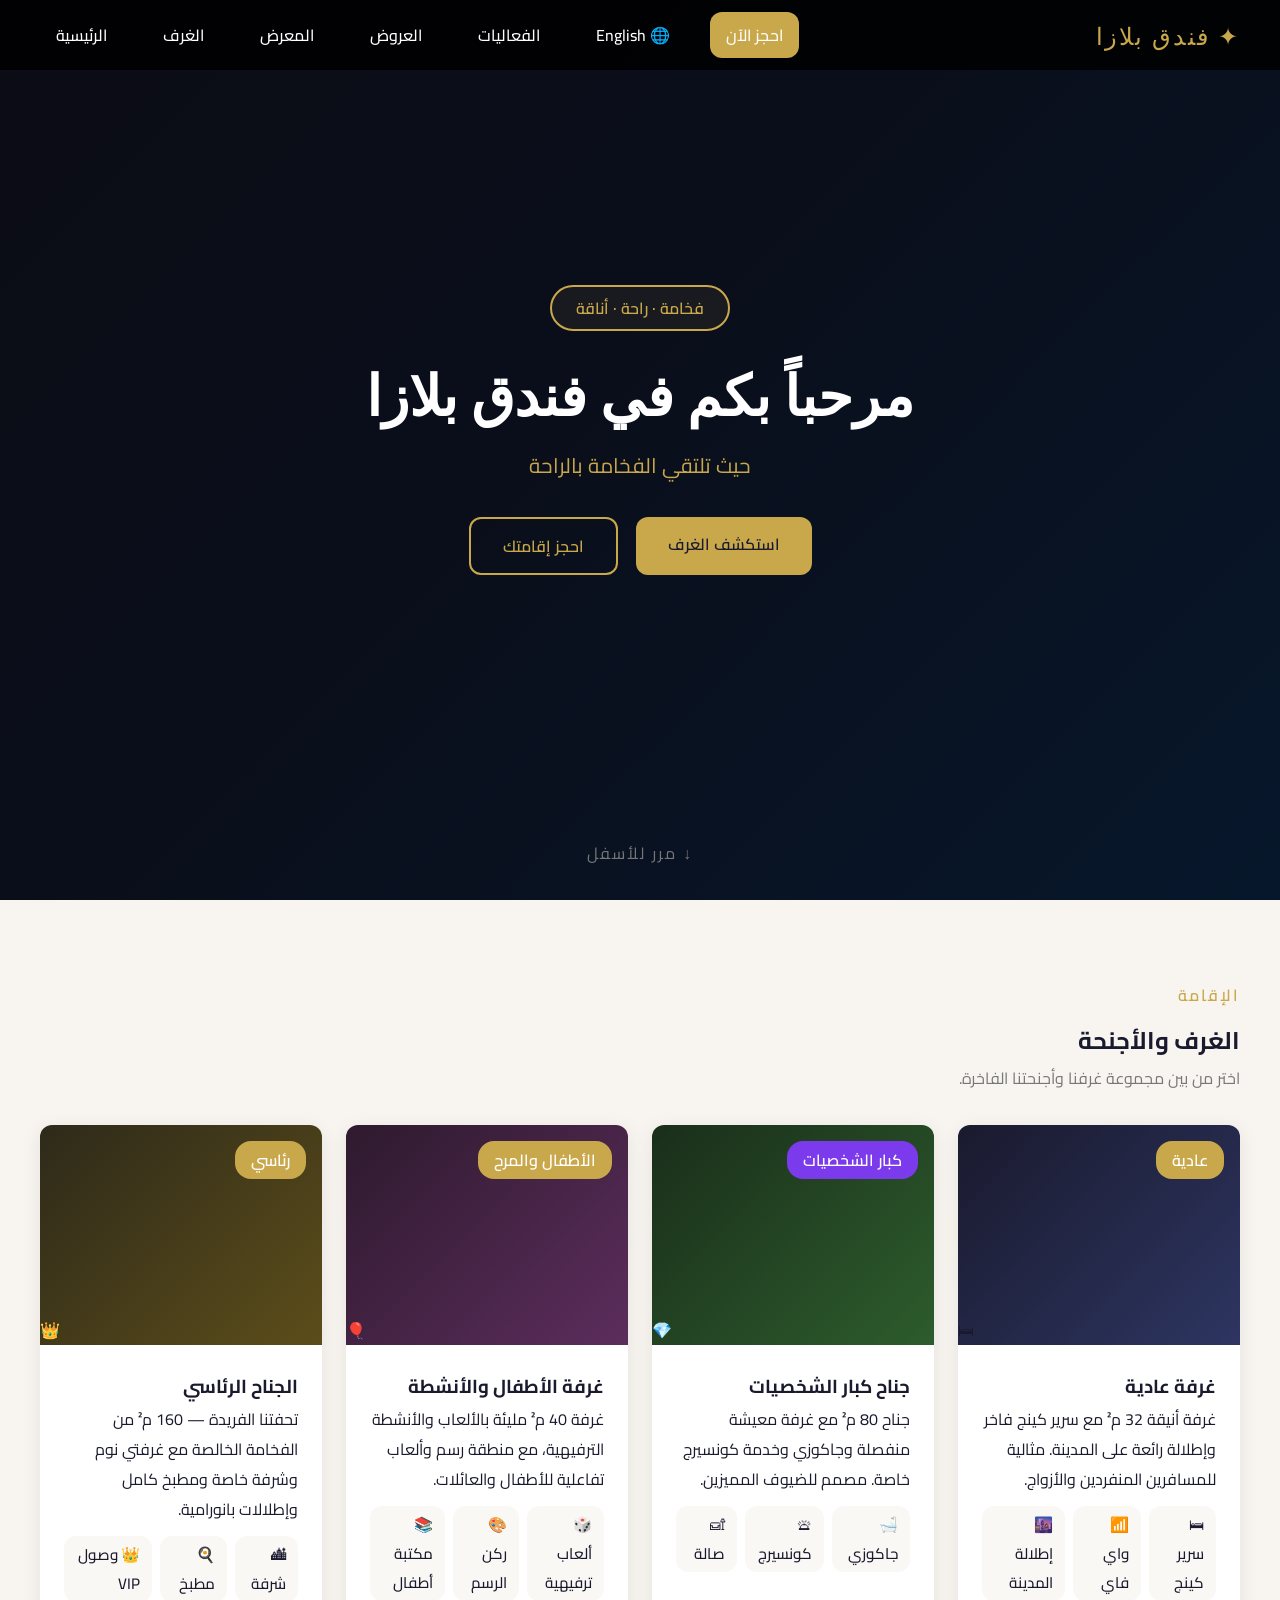
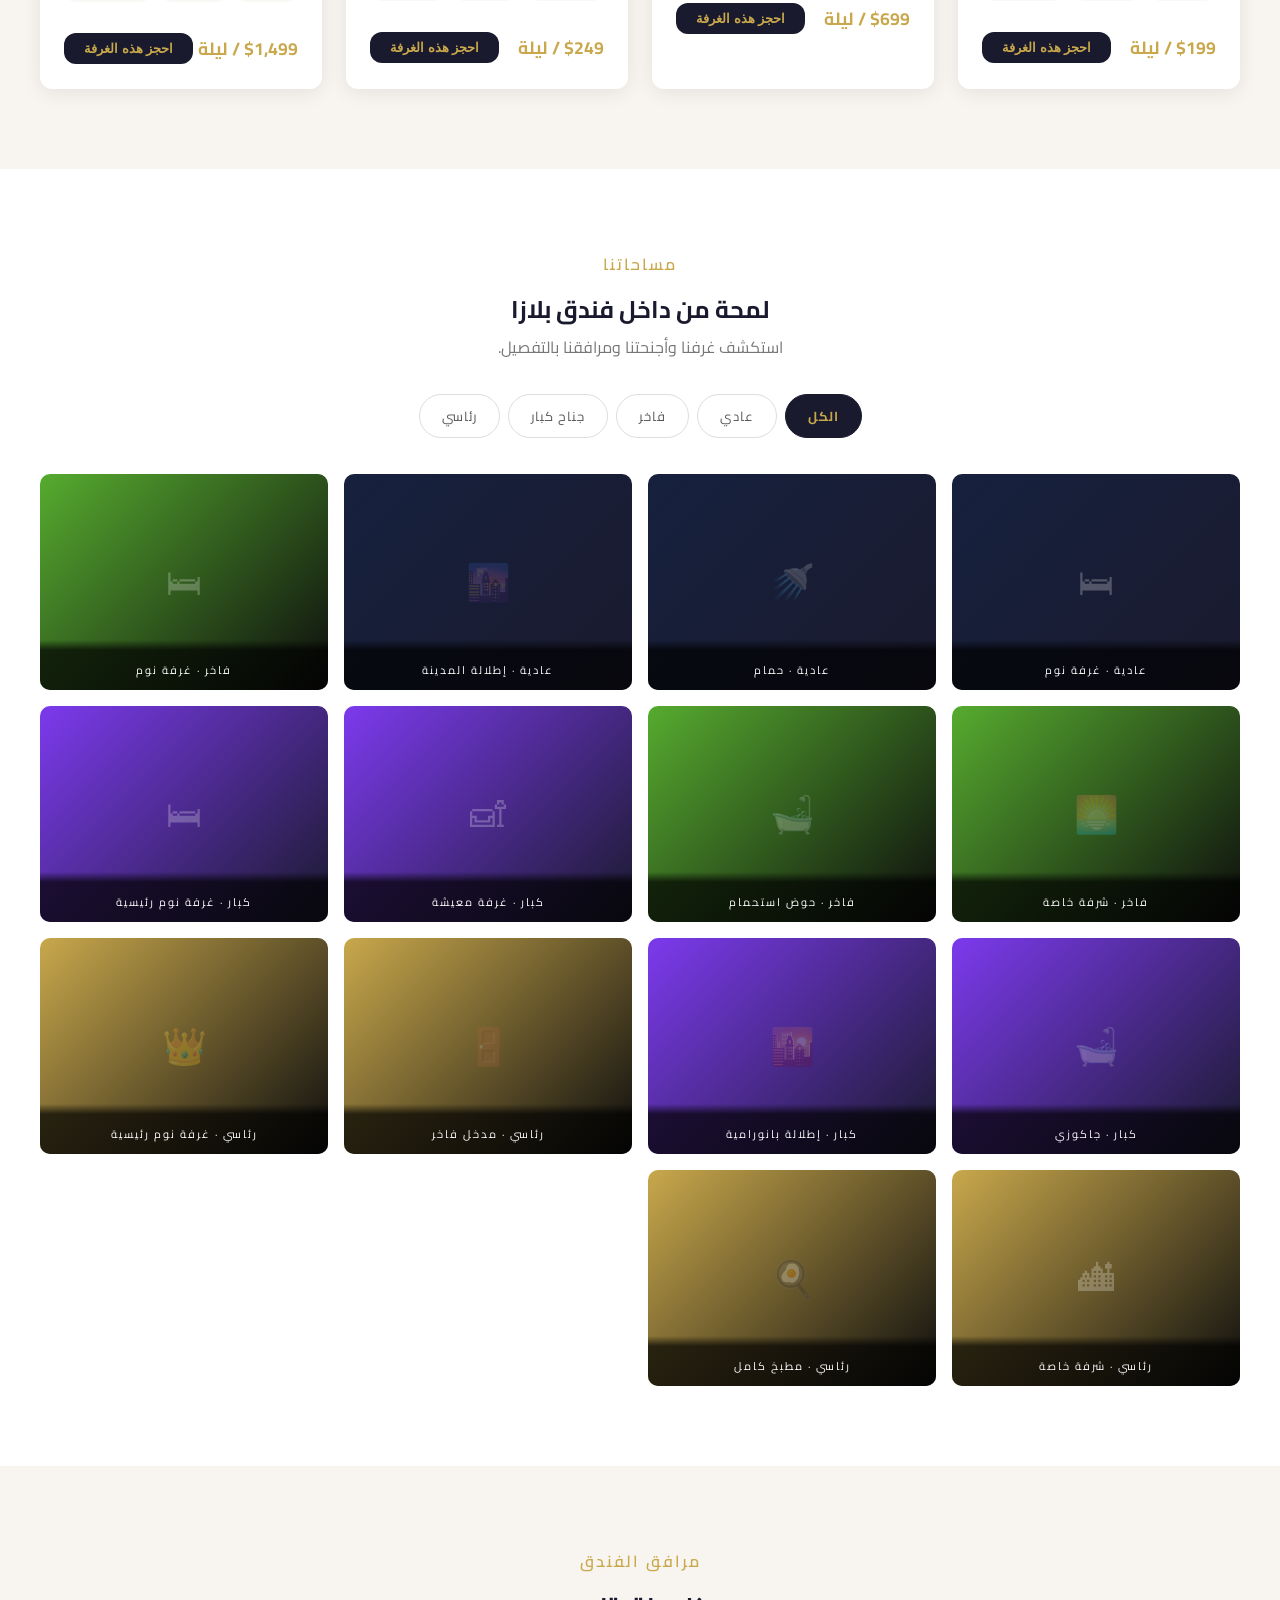
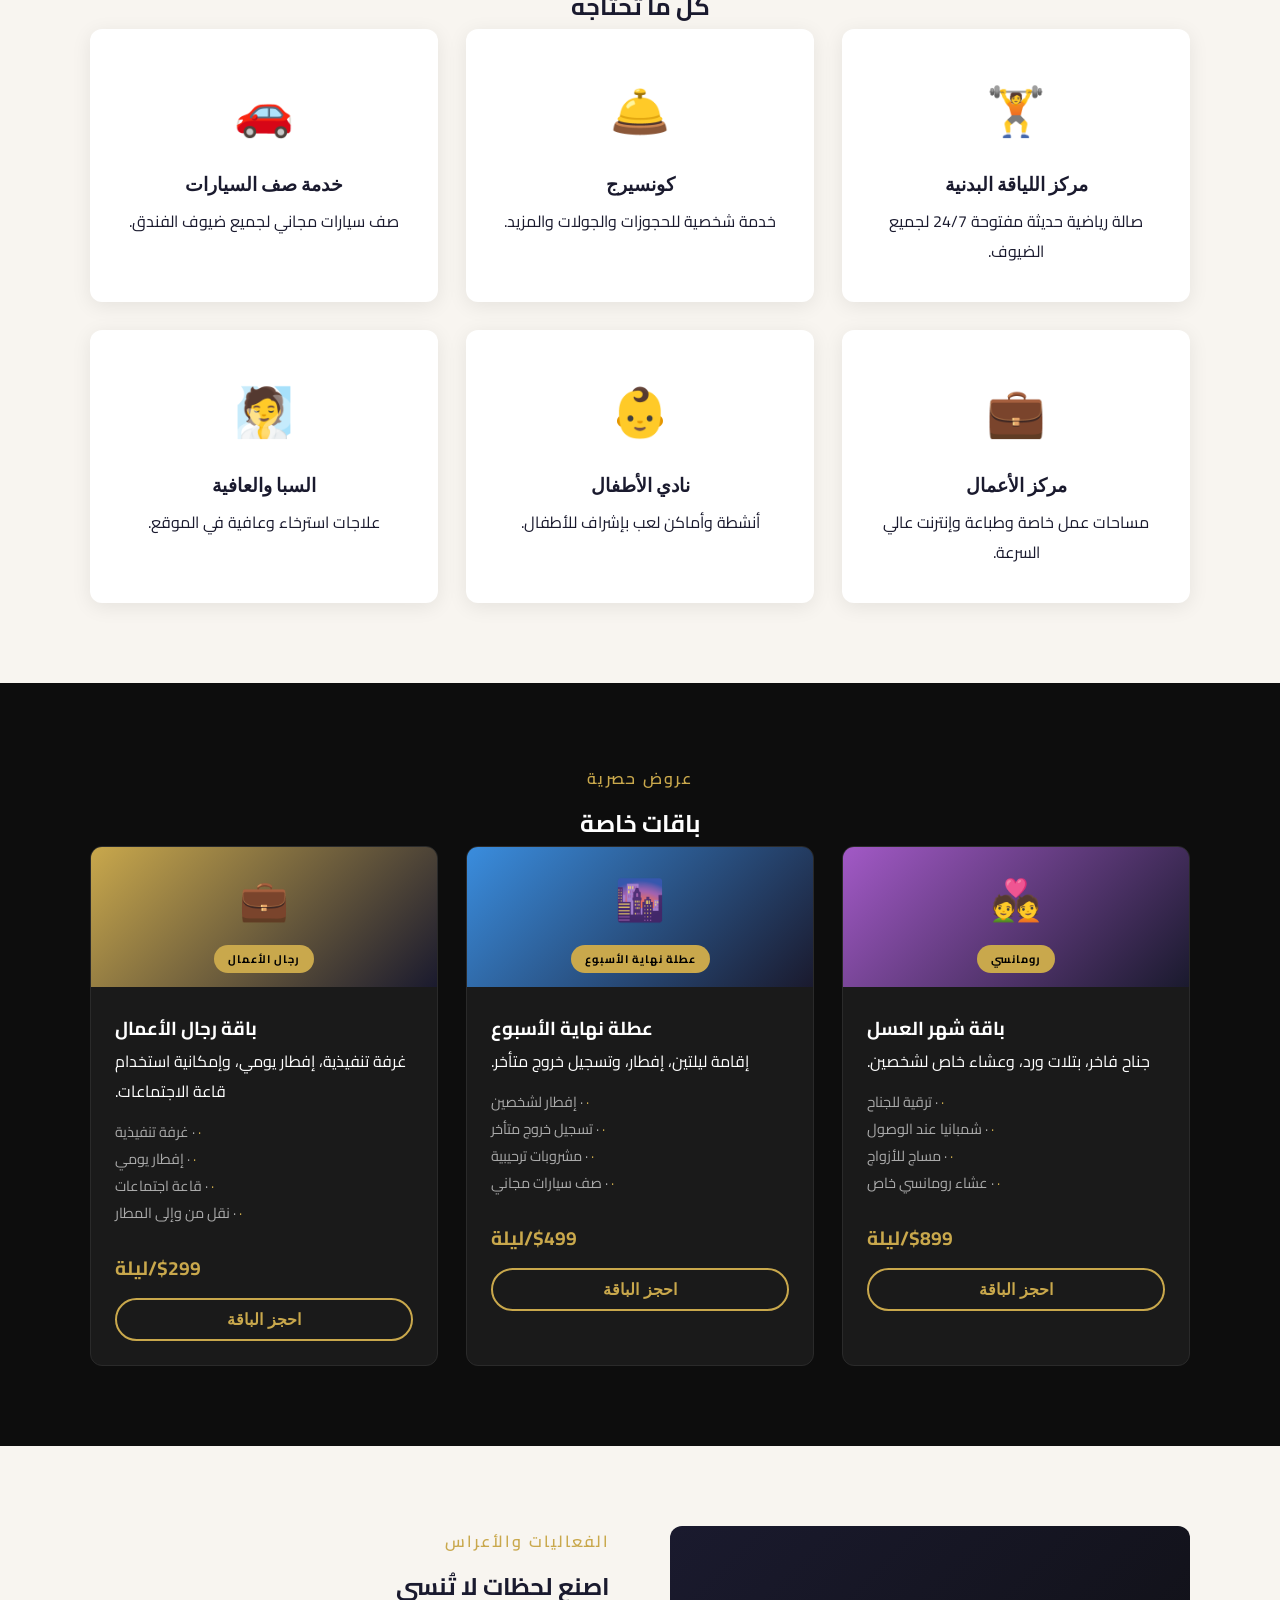
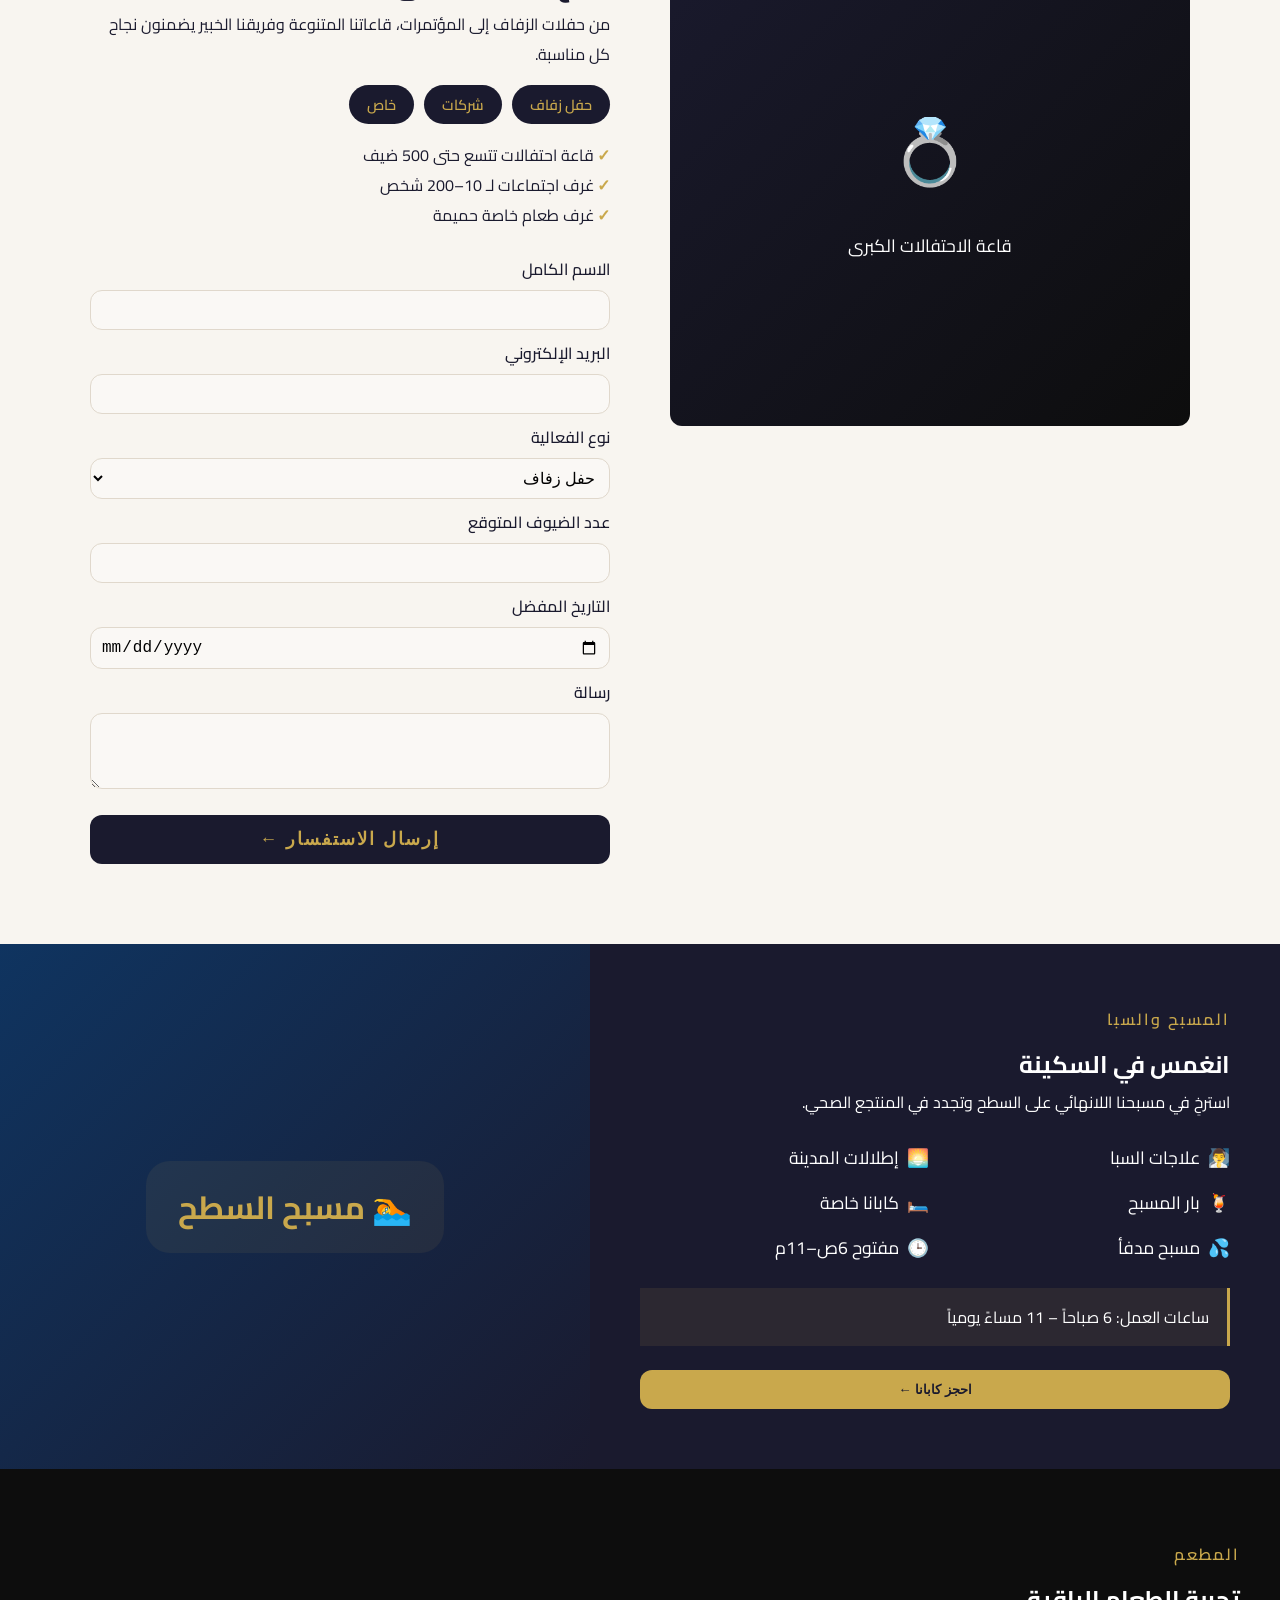
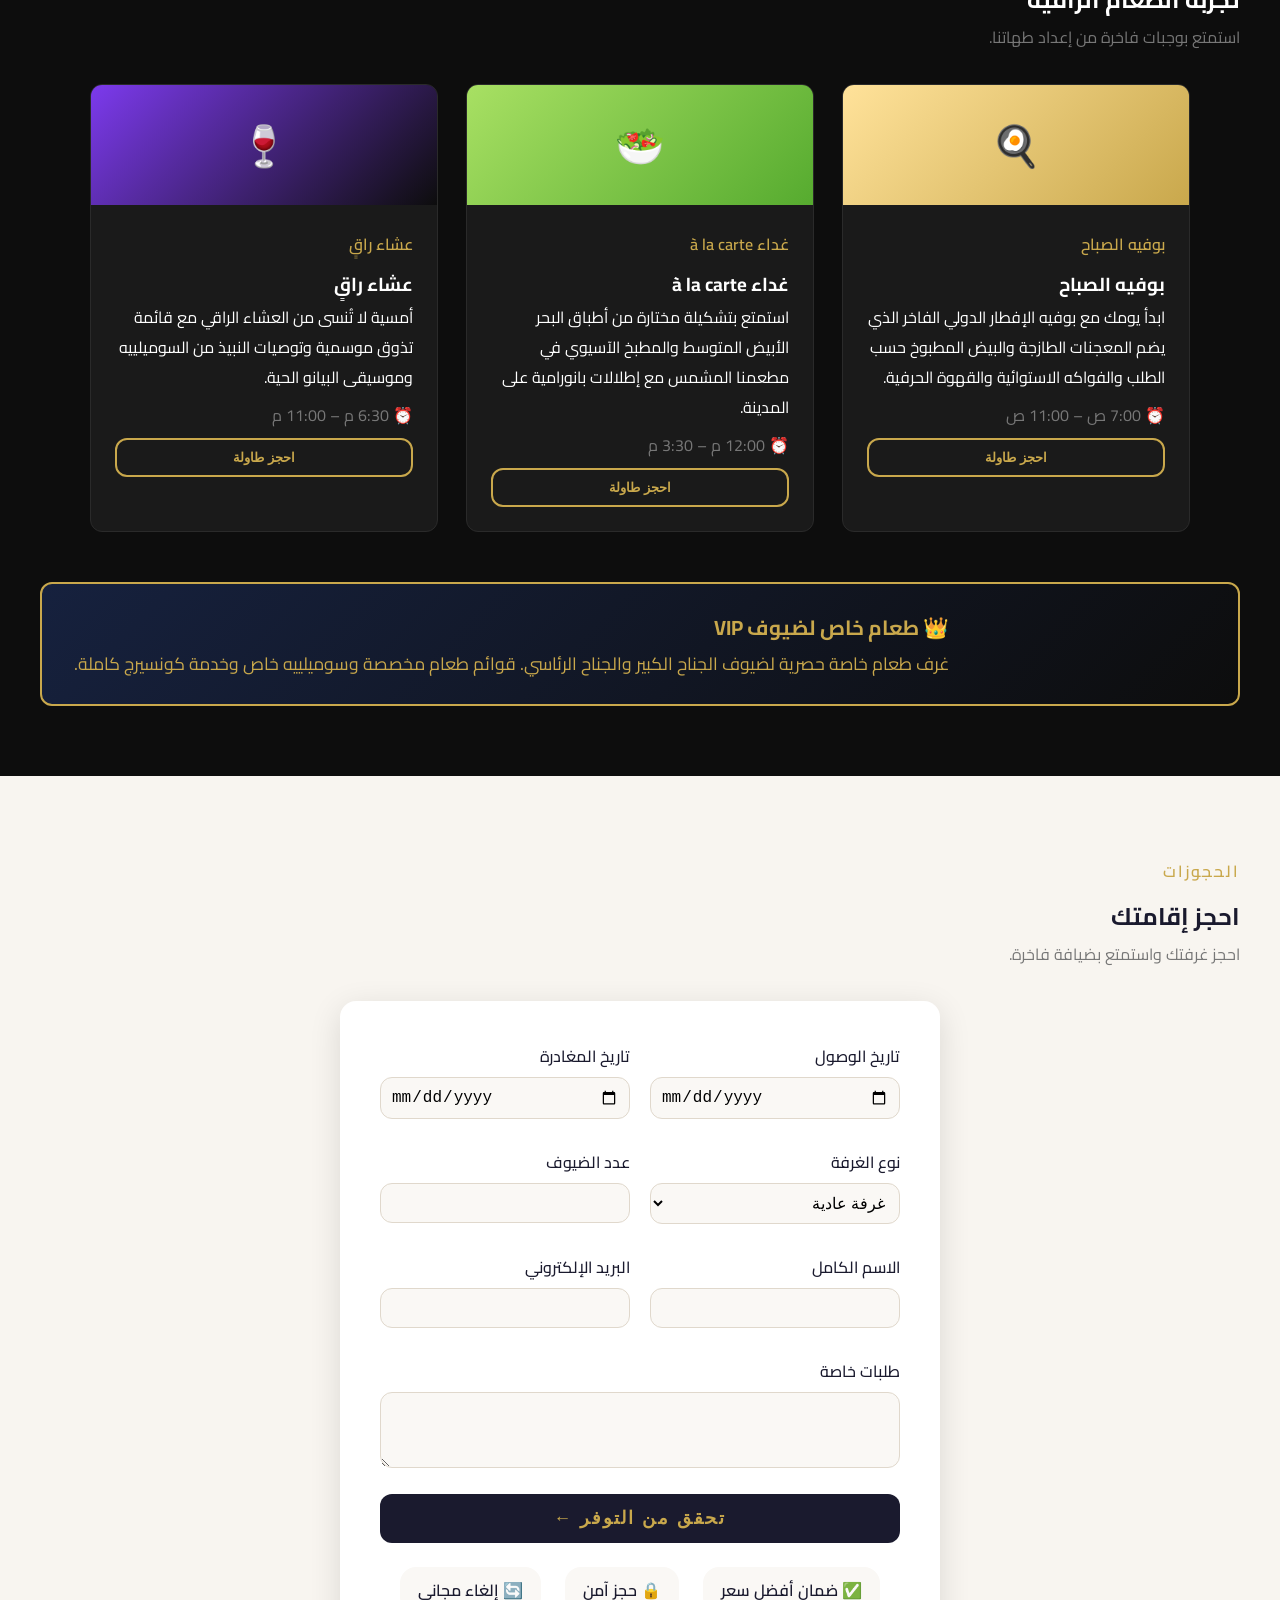
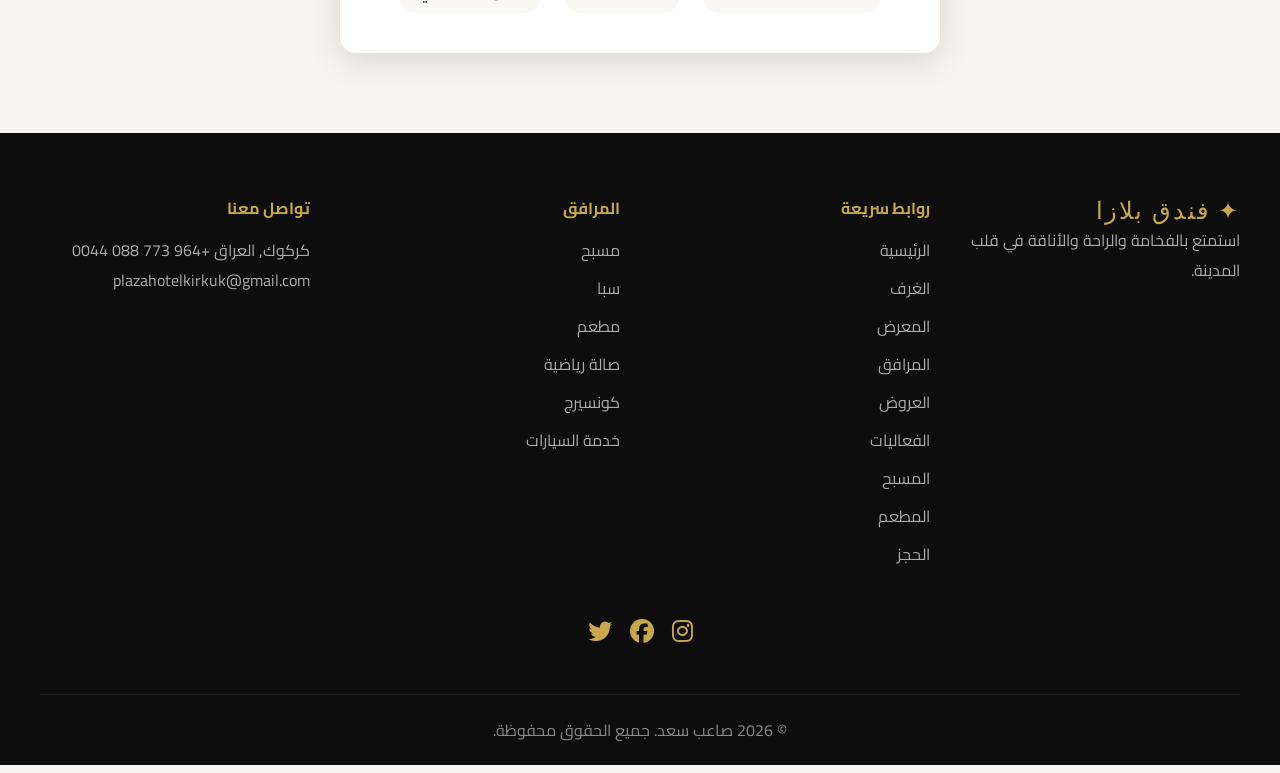
==== ar/index.html @ 2326cc43 "Add files via upload" ====
<!DOCTYPE html>
<html lang="ar" dir="rtl">
<head>
  <meta charset="UTF-8">
  <meta name="viewport" content="width=device-width, initial-scale=1.0">
  <title>فندق بلازا — إقامة فاخرة</title>
  <link href="https://fonts.googleapis.com/css2?family=Cairo:wght@400;600;700&display=swap" rel="stylesheet">
  <link href="https://fonts.googleapis.com/css?family=Playfair+Display:400,700|Inter:400,600&display=swap" rel="stylesheet">
  <link rel="stylesheet" href="https://cdnjs.cloudflare.com/ajax/libs/font-awesome/6.4.0/css/all.min.css">
  <link rel="stylesheet" href="../css/style.css">
  <style>
    body { font-family: 'Cairo', sans-serif; }
    .pool-section { flex-direction: row-reverse; }
    .hours-box { border-left: none; border-right: 3px solid var(--color-gold); }
    .lb-prev { left: auto; right: 0; }
    .lb-next { right: auto; left: 0; }
    .vip-banner { flex-direction: row-reverse; }
    .nav-links { flex-direction: row-reverse; }
  </style>
</head>
<body>
  <nav class="navbar" id="navbar">
    <div class="logo">✦ فندق بلازا</div>
    <ul class="nav-links">
      <li><a href="#home">الرئيسية</a></li>
      <li><a href="#rooms">الغرف</a></li>
      <li><a href="#gallery">المعرض</a></li>
      <li><a href="#offers">العروض</a></li>
      <li><a href="#events">الفعاليات</a></li>
      <li><a href="../index.html" class="lang-btn">🌐 English</a></li>
      <li><a href="#booking" class="nav-btn">احجز الآن</a></li>
    </ul>
    <button class="hamburger" aria-label="Toggle menu">
      <span></span><span></span><span></span>
    </button>
  </nav>
  <section id="home" class="hero">
    <div class="hero-overlay">
      <div class="hero-badge">فخامة · راحة · أناقة</div>
      <h1>مرحباً بكم في فندق بلازا</h1>
      <p class="hero-sub">حيث تلتقي الفخامة بالراحة</p>
      <div class="hero-btns">
        <a href="#rooms" class="btn-primary">استكشف الغرف</a>
        <a href="#booking" class="btn-outline">احجز إقامتك</a>
      </div>
      <div class="scroll-hint">↓ مرر للأسفل</div>
    </div>
  </section>
  <section id="rooms" class="rooms-section">
    <div class="section-label">الإقامة</div>
    <h2>الغرف والأجنحة</h2>
    <p class="section-header">اختر من بين مجموعة غرفنا وأجنحتنا الفاخرة.</p>
    <div class="rooms-grid">
      <div class="room-card">
        <div class="room-img room-img-standard">
          <span class="room-emoji">🛏</span>
          <span class="badge gold">عادية</span>
        </div>
        <div class="room-body">
          <h3>غرفة عادية</h3>
          <p>غرفة أنيقة 32 م² مع سرير كينج فاخر وإطلالة رائعة على المدينة. مثالية للمسافرين المنفردين والأزواج.</p>
          <div class="amenities">
            <span class="amenity">🛏 سرير كينج</span>
            <span class="amenity">📶 واي فاي</span>
            <span class="amenity">🌆 إطلالة المدينة</span>
          </div>
          <div class="room-footer">
            <span class="price">$199 / ليلة</span>
            <button class="book-btn" data-room="Standard Room">احجز هذه الغرفة</button>
          </div>
        </div>
      </div>
      <div class="room-card">
        <div class="room-img room-img-vip">
          <span class="room-emoji">💎</span>
          <span class="badge vip">كبار الشخصيات</span>
        </div>
        <div class="room-body">
          <h3>جناح كبار الشخصيات</h3>
          <p>جناح 80 م² مع غرفة معيشة منفصلة وجاكوزي وخدمة كونسيرج خاصة. مصمم للضيوف المميزين.</p>
          <div class="amenities">
            <span class="amenity">🛁 جاكوزي</span>
            <span class="amenity">🛎 كونسيرج</span>
            <span class="amenity">🛋 صالة</span>
          </div>
          <div class="room-footer">
            <span class="price">$699 / ليلة</span>
            <button class="book-btn" data-room="VIP Suite">احجز هذه الغرفة</button>
          </div>
        </div>
      </div>
      <div class="room-card">
        <div class="room-img room-img-kids">
          <span class="room-emoji">🎈</span>
          <span class="badge gold">الأطفال والمرح</span>
        </div>
        <div class="room-body">
          <h3>غرفة الأطفال والأنشطة</h3>
          <p>غرفة 40 م² مليئة بالألعاب والأنشطة الترفيهية، مع منطقة رسم وألعاب تفاعلية للأطفال والعائلات.</p>
          <div class="amenities">
            <span class="amenity">🎲 ألعاب ترفيهية</span>
            <span class="amenity">🎨 ركن الرسم</span>
            <span class="amenity">📚 مكتبة أطفال</span>
          </div>
          <div class="room-footer">
            <span class="price">$249 / ليلة</span>
            <button class="book-btn" data-room="Kids Room">احجز هذه الغرفة</button>
          </div>
        </div>
      </div>
      <div class="room-card">
        <div class="room-img room-img-presidential">
          <span class="room-emoji">👑</span>
          <span class="badge gold">رئاسي</span>
        </div>
        <div class="room-body">
          <h3>الجناح الرئاسي</h3>
          <p>تحفتنا الفريدة — 160 م² من الفخامة الخالصة مع غرفتي نوم وشرفة خاصة ومطبخ كامل وإطلالات بانورامية.</p>
          <div class="amenities">
            <span class="amenity">🏙 شرفة</span>
            <span class="amenity">🍳 مطبخ</span>
            <span class="amenity">👑 وصول VIP</span>
          </div>
          <div class="room-footer">
            <span class="price">$1,499 / ليلة</span>
            <button class="book-btn" data-room="Presidential Suite">احجز هذه الغرفة</button>
          </div>
        </div>
      </div>
    </div>
  </section>
  <section id="gallery" class="gallery-section">
    <div class="section-label">مساحاتنا</div>
    <h2>لمحة من داخل فندق بلازا</h2>
    <p class="section-header">استكشف غرفنا وأجنحتنا ومرافقنا بالتفصيل.</p>
    <div class="tab-bar">
      <div class="tab active" data-filter="all">الكل</div>
      <div class="tab" data-filter="standard">عادي</div>
      <div class="tab" data-filter="deluxe">فاخر</div>
      <div class="tab" data-filter="vip">جناح كبار</div>
      <div class="tab" data-filter="presidential">رئاسي</div>
    </div>
    <div class="gallery-grid">
      <div class="gallery-cell standard-bg" data-room="standard" data-index="0" data-caption="غرفة نوم">
        <div class="cell-inner" style="background-image: url('https://source.unsplash.com/600x400/?hotel,bedroom,luxury'); background-size: cover; background-position: center;">
          <span>🛏</span>
          <div class="cell-label">عادية · غرفة نوم</div>
          <div class="cell-hover">
            <span>🔍</span>
            <div>غرفة نوم</div>
            <div class="room-badge">عادية</div>
          </div>
        </div>
      </div>
      <div class="gallery-cell standard-bg" data-room="standard" data-index="1" data-caption="حمام">
        <div class="cell-inner" style="background-image: url('https://source.unsplash.com/600x400/?hotel,bathroom,modern'); background-size: cover; background-position: center;">
          <span>🚿</span>
          <div class="cell-label">عادية · حمام</div>
          <div class="cell-hover">
            <span>🔍</span>
            <div>حمام</div>
            <div class="room-badge">عادية</div>
          </div>
        </div>
      </div>
      <div class="gallery-cell standard-bg" data-room="standard" data-index="2" data-caption="إطلالة المدينة">
        <div class="cell-inner" style="background-image: url('https://source.unsplash.com/600x400/?city,view,window,night'); background-size: cover; background-position: center;">
          <span>🌆</span>
          <div class="cell-label">عادية · إطلالة المدينة</div>
          <div class="cell-hover">
            <span>🔍</span>
            <div>إطلالة المدينة</div>
            <div class="room-badge">عادية</div>
          </div>
        </div>
      </div>
      <div class="gallery-cell deluxe-bg" data-room="deluxe" data-index="3" data-caption="غرفة نوم">
        <div class="cell-inner" style="background-image: url('https://source.unsplash.com/600x400/?deluxe,hotel,bedroom'); background-size: cover; background-position: center;">
          <span>🛏</span>
          <div class="cell-label">فاخر · غرفة نوم</div>
          <div class="cell-hover">
            <span>🔍</span>
            <div>غرفة نوم</div>
            <div class="room-badge">فاخر</div>
          </div>
        </div>
      </div>
      <div class="gallery-cell deluxe-bg" data-room="deluxe" data-index="4" data-caption="شرفة خاصة">
        <div class="cell-inner" style="background-image: url('https://source.unsplash.com/600x400/?hotel,balcony,view'); background-size: cover; background-position: center;">
          <span>🌅</span>
          <div class="cell-label">فاخر · شرفة خاصة</div>
          <div class="cell-hover">
            <span>🔍</span>
            <div>شرفة خاصة</div>
            <div class="room-badge">فاخر</div>
          </div>
        </div>
      </div>
      <div class="gallery-cell deluxe-bg" data-room="deluxe" data-index="5" data-caption="حوض استحمام">
        <div class="cell-inner" style="background-image: url('https://source.unsplash.com/600x400/?bathtub,luxury,spa'); background-size: cover; background-position: center;">
          <span>🛁</span>
          <div class="cell-label">فاخر · حوض استحمام</div>
          <div class="cell-hover">
            <span>🔍</span>
            <div>حوض استحمام</div>
            <div class="room-badge">فاخر</div>
          </div>
        </div>
      </div>
      <div class="gallery-cell vip-bg" data-room="vip" data-index="6" data-caption="غرفة معيشة">
        <div class="cell-inner" style="background-image: url('https://source.unsplash.com/600x400/?luxury,suite,living,room'); background-size: cover; background-position: center;">
          <span>🛋</span>
          <div class="cell-label">كبار · غرفة معيشة</div>
          <div class="cell-hover">
            <span>🔍</span>
            <div>غرفة معيشة</div>
            <div class="room-badge">كبار</div>
          </div>
        </div>
      </div>
      <div class="gallery-cell vip-bg" data-room="vip" data-index="7" data-caption="غرفة نوم رئيسية">
        <div class="cell-inner" style="background-image: url('https://source.unsplash.com/600x400/?luxury,master,bedroom'); background-size: cover; background-position: center;">
          <span>🛏</span>
          <div class="cell-label">كبار · غرفة نوم رئيسية</div>
          <div class="cell-hover">
            <span>🔍</span>
            <div>غرفة نوم رئيسية</div>
            <div class="room-badge">كبار</div>
          </div>
        </div>
      </div>
      <div class="gallery-cell vip-bg" data-room="vip" data-index="8" data-caption="جاكوزي">
        <div class="cell-inner" style="background-image: url('https://source.unsplash.com/600x400/?jacuzzi,luxury,spa'); background-size: cover; background-position: center;">
          <span>🛁</span>
          <div class="cell-label">كبار · جاكوزي</div>
          <div class="cell-hover">
            <span>🔍</span>
            <div>جاكوزي</div>
            <div class="room-badge">كبار</div>
          </div>
        </div>
      </div>
      <div class="gallery-cell vip-bg" data-room="vip" data-index="9" data-caption="إطلالة بانورامية">
        <div class="cell-inner" style="background-image: url('https://source.unsplash.com/600x400/?panoramic,city,skyline'); background-size: cover; background-position: center;">
          <span>🌇</span>
          <div class="cell-label">كبار · إطلالة بانورامية</div>
          <div class="cell-hover">
            <span>🔍</span>
            <div>إطلالة بانورامية</div>
            <div class="room-badge">كبار</div>
          </div>
        </div>
      </div>
      <div class="gallery-cell presidential-bg" data-room="presidential" data-index="10" data-caption="مدخل فاخر">
        <div class="cell-inner" style="background-image: url('https://source.unsplash.com/600x400/?hotel,grand,entrance,lobby'); background-size: cover; background-position: center;">
          <span>🚪</span>
          <div class="cell-label">رئاسي · مدخل فاخر</div>
          <div class="cell-hover">
            <span>🔍</span>
            <div>مدخل فاخر</div>
            <div class="room-badge">رئاسي</div>
          </div>
        </div>
      </div>
      <div class="gallery-cell presidential-bg" data-room="presidential" data-index="11" data-caption="غرفة نوم رئيسية">
        <div class="cell-inner" style="background-image: url('https://source.unsplash.com/600x400/?presidential,suite,bedroom'); background-size: cover; background-position: center;">
          <span>👑</span>
          <div class="cell-label">رئاسي · غرفة نوم رئيسية</div>
          <div class="cell-hover">
            <span>🔍</span>
            <div>غرفة نوم رئيسية</div>
            <div class="room-badge">رئاسي</div>
          </div>
        </div>
      </div>
      <div class="gallery-cell presidential-bg" data-room="presidential" data-index="12" data-caption="شرفة خاصة">
        <div class="cell-inner" style="background-image: url('https://source.unsplash.com/600x400/?penthouse,terrace,city'); background-size: cover; background-position: center;">
          <span>🏙</span>
          <div class="cell-label">رئاسي · شرفة خاصة</div>
          <div class="cell-hover">
            <span>🔍</span>
            <div>شرفة خاصة</div>
            <div class="room-badge">رئاسي</div>
          </div>
        </div>
      </div>
      <div class="gallery-cell presidential-bg" data-room="presidential" data-index="13" data-caption="مطبخ كامل">
        <div class="cell-inner" style="background-image: url('https://source.unsplash.com/600x400/?luxury,kitchen,modern'); background-size: cover; background-position: center;">
          <span>🍳</span>
          <div class="cell-label">رئاسي · مطبخ كامل</div>
          <div class="cell-hover">
            <span>🔍</span>
            <div>مطبخ كامل</div>
            <div class="room-badge">رئاسي</div>
          </div>
        </div>
      </div>
    </div>
  </section>
  <!-- قسم المرافق -->
  <section id="amenities" class="amenities-section">
    <div class="section-label">مرافق الفندق</div>
    <h2>كل ما تحتاجه</h2>
    <div class="amenities-grid">
      <div class="amenity-card"><div class="amenity-icon">🏋️</div><h3>مركز اللياقة البدنية</h3><p>صالة رياضية حديثة مفتوحة 24/7 لجميع الضيوف.</p></div>
      <div class="amenity-card"><div class="amenity-icon">🛎️</div><h3>كونسيرج</h3><p>خدمة شخصية للحجوزات والجولات والمزيد.</p></div>
      <div class="amenity-card"><div class="amenity-icon">🚗</div><h3>خدمة صف السيارات</h3><p>صف سيارات مجاني لجميع ضيوف الفندق.</p></div>
      <div class="amenity-card"><div class="amenity-icon">💼</div><h3>مركز الأعمال</h3><p>مساحات عمل خاصة وطباعة وإنترنت عالي السرعة.</p></div>
      <div class="amenity-card"><div class="amenity-icon">👶</div><h3>نادي الأطفال</h3><p>أنشطة وأماكن لعب بإشراف للأطفال.</p></div>
      <div class="amenity-card"><div class="amenity-icon">🧖</div><h3>السبا والعافية</h3><p>علاجات استرخاء وعافية في الموقع.</p></div>
    </div>
  </section>
  <!-- قسم العروض الخاصة -->
  <section id="offers" class="offers-section">
    <div class="section-label">عروض حصرية</div>
    <h2>باقات خاصة</h2>
    <div class="offers-grid">
      <div class="offer-card">
        <div class="offer-img-area" style="background: linear-gradient(135deg, #a259c6 0%, #1a1a2e 100%);">
          💑<span class="offer-badge">رومانسي</span>
        </div>
        <div class="offer-body">
          <h3>باقة شهر العسل</h3>
          <p>جناح فاخر، بتلات ورد، وعشاء خاص لشخصين.</p>
          <ul class="offer-includes">
            <li>· ترقية للجناح</li>
            <li>· شمبانيا عند الوصول</li>
            <li>· مساج للأزواج</li>
            <li>· عشاء رومانسي خاص</li>
          </ul>
          <div class="offer-price">$899/ليلة</div>
          <button class="book-pkg-btn">احجز الباقة</button>
        </div>
      </div>
      <div class="offer-card">
        <div class="offer-img-area" style="background: linear-gradient(135deg, #3a8dde 0%, #1a1a2e 100%);">
          🌆<span class="offer-badge">عطلة نهاية الأسبوع</span>
        </div>
        <div class="offer-body">
          <h3>عطلة نهاية الأسبوع</h3>
          <p>إقامة ليلتين، إفطار، وتسجيل خروج متأخر.</p>
          <ul class="offer-includes">
            <li>· إفطار لشخصين</li>
            <li>· تسجيل خروج متأخر</li>
            <li>· مشروبات ترحيبية</li>
            <li>· صف سيارات مجاني</li>
          </ul>
          <div class="offer-price">$499/ليلة</div>
          <button class="book-pkg-btn">احجز الباقة</button>
        </div>
      </div>
      <div class="offer-card">
        <div class="offer-img-area" style="background: linear-gradient(135deg, #c9a84c 0%, #1a1a2e 100%);">
          💼<span class="offer-badge">رجال الأعمال</span>
        </div>
        <div class="offer-body">
          <h3>باقة رجال الأعمال</h3>
          <p>غرفة تنفيذية، إفطار يومي، وإمكانية استخدام قاعة الاجتماعات.</p>
          <ul class="offer-includes">
            <li>· غرفة تنفيذية</li>
            <li>· إفطار يومي</li>
            <li>· قاعة اجتماعات</li>
            <li>· نقل من وإلى المطار</li>
          </ul>
          <div class="offer-price">$299/ليلة</div>
          <button class="book-pkg-btn">احجز الباقة</button>
        </div>
      </div>
    </div>
  </section>
  <!-- قسم الفعاليات والأعراس -->
  <section id="events" class="events-section">
    <div class="events-inner">
      <div class="events-img-panel">
        💍
        <div style="margin-top:18px;font-size:1.1rem;color:#fff;">قاعة الاحتفالات الكبرى</div>
      </div>
      <div class="events-content">
        <div class="section-label">الفعاليات والأعراس</div>
        <h2>اصنع لحظات لا تُنسى</h2>
        <p>من حفلات الزفاف إلى المؤتمرات، قاعاتنا المتنوعة وفريقنا الخبير يضمنون نجاح كل مناسبة.</p>
        <div class="event-pills">
          <span class="event-pill">حفل زفاف</span>
          <span class="event-pill">شركات</span>
          <span class="event-pill">خاص</span>
        </div>
        <ul class="events-features">
          <li>قاعة احتفالات تتسع حتى 500 ضيف</li>
          <li>غرف اجتماعات لـ 10–200 شخص</li>
          <li>غرف طعام خاصة حميمة</li>
        </ul>
        <form class="events-form" action="https://formspree.io/f/mqeylpoo" method="POST">
          <div class="form-group">
            <label for="event-name">الاسم الكامل</label>
            <input type="text" name="event-name" id="event-name" required>
          </div>
          <div class="form-group">
            <label for="event-email">البريد الإلكتروني</label>
            <input type="email" name="event-email" id="event-email" required>
          </div>
          <div class="form-group">
            <label for="event-type">نوع الفعالية</label>
            <select name="event-type" id="event-type" required>
              <option>حفل زفاف</option>
              <option>شركات</option>
              <option>فعالية خاصة</option>
            </select>
          </div>
          <div class="form-group">
            <label for="event-guests">عدد الضيوف المتوقع</label>
            <input type="number" name="event-guests" id="event-guests" min="1" required>
          </div>
          <div class="form-group">
            <label for="event-date">التاريخ المفضل</label>
            <input type="date" name="event-date" id="event-date" required>
          </div>
          <div class="form-group">
            <label for="event-message">رسالة</label>
            <textarea name="event-message" id="event-message" rows="3"></textarea>
          </div>
          <button type="submit" class="submit-btn">إرسال الاستفسار ←</button>
        </form>
      </div>
    </div>
  </section>
  <section id="pool" class="pool-section">
    <div class="pool-img">
      <div class="pool-label">🏊 مسبح السطح</div>
    </div>
    <div class="pool-content">
      <div class="section-label">المسبح والسبا</div>
      <h2>انغمس في السكينة</h2>
      <p>استرخِ في مسبحنا اللانهائي على السطح وتجدد في المنتجع الصحي.</p>
      <div class="features">
        <div class="feature-item"><span>🧖‍♂️</span> علاجات السبا</div>
        <div class="feature-item"><span>🌅</span> إطلالات المدينة</div>
        <div class="feature-item"><span>🍹</span> بار المسبح</div>
        <div class="feature-item"><span>🛏️</span> كابانا خاصة</div>
        <div class="feature-item"><span>💦</span> مسبح مدفأ</div>
        <div class="feature-item"><span>🕒</span> مفتوح 6ص–11م</div>
      </div>
      <div class="hours-box">ساعات العمل: 6 صباحاً – 11 مساءً يومياً</div>
      <button class="cta-btn">احجز كابانا ←</button>
    </div>
  </section>
  <section id="restaurant" class="restaurant-section">
    <div class="section-label">المطعم</div>
    <h2>تجربة الطعام الراقية</h2>
    <p class="section-header">استمتع بوجبات فاخرة من إعداد طهاتنا.</p>
    <div class="dining-grid">
      <div class="dining-card breakfast-bg">
        <div class="dining-img">🍳</div>
        <div class="dining-body">
          <span class="meal-tag">بوفيه الصباح</span>
          <h3>بوفيه الصباح</h3>
          <p>ابدأ يومك مع بوفيه الإفطار الدولي الفاخر الذي يضم المعجنات الطازجة والبيض المطبوخ حسب الطلب والفواكه الاستوائية والقهوة الحرفية.</p>
          <div class="hours">⏰ 7:00 ص – 11:00 ص</div>
          <button class="reserve-btn">احجز طاولة</button>
        </div>
      </div>
      <div class="dining-card lunch-bg">
        <div class="dining-img">🥗</div>
        <div class="dining-body">
          <span class="meal-tag">غداء à la carte</span>
          <h3>غداء à la carte</h3>
          <p>استمتع بتشكيلة مختارة من أطباق البحر الأبيض المتوسط والمطبخ الآسيوي في مطعمنا المشمس مع إطلالات بانورامية على المدينة.</p>
          <div class="hours">⏰ 12:00 م – 3:30 م</div>
          <button class="reserve-btn">احجز طاولة</button>
        </div>
      </div>
      <div class="dining-card dinner-bg">
        <div class="dining-img">🍷</div>
        <div class="dining-body">
          <span class="meal-tag">عشاء راقٍ</span>
          <h3>عشاء راقٍ</h3>
          <p>أمسية لا تُنسى من العشاء الراقي مع قائمة تذوق موسمية وتوصيات النبيذ من السوميلييه وموسيقى البيانو الحية.</p>
          <div class="hours">⏰ 6:30 م – 11:00 م</div>
          <button class="reserve-btn">احجز طاولة</button>
        </div>
      </div>
    </div>
    <div class="vip-banner">
      <div>
        <h3>👑 طعام خاص لضيوف VIP</h3>
        <p>غرف طعام خاصة حصرية لضيوف الجناح الكبير والجناح الرئاسي. قوائم طعام مخصصة وسوميلييه خاص وخدمة كونسيرج كاملة.</p>
      </div>
    </div>
  </section>
  <section id="booking" class="booking-section">
    <div class="section-label">الحجوزات</div>
    <h2>احجز إقامتك</h2>
    <p class="section-header">احجز غرفتك واستمتع بضيافة فاخرة.</p>
    <div class="booking-card">
      <form action="https://formspree.io/f/mqeylpoo" method="POST">
        <div class="form-row">
          <div class="form-group">
            <label for="checkin">تاريخ الوصول</label>
            <input type="date" name="checkin" id="checkin" required>
          </div>
          <div class="form-group">
            <label for="checkout">تاريخ المغادرة</label>
            <input type="date" name="checkout" id="checkout" required>
          </div>
        </div>
        <div class="form-row">
          <div class="form-group">
            <label for="room">نوع الغرفة</label>
            <select name="room" id="room" required>
              <option value="Standard Room">غرفة عادية</option>
              <option value="Deluxe Room">غرفة فاخرة</option>
              <option value="VIP Suite">جناح كبار الشخصيات</option>
              <option value="Presidential Suite">الجناح الرئاسي</option>
            </select>
          </div>
          <div class="form-group">
            <label for="guests">عدد الضيوف</label>
            <input type="number" name="guests" id="guests" min="1" max="8" required>
          </div>
        </div>
        <div class="form-row">
          <div class="form-group">
            <label for="name">الاسم الكامل</label>
            <input type="text" name="name" id="name" required>
          </div>
          <div class="form-group">
            <label for="email">البريد الإلكتروني</label>
            <input type="email" name="email" id="email" required>
          </div>
        </div>
        <div class="form-group full-width">
          <label for="message">طلبات خاصة</label>
          <textarea name="message" id="message" rows="3"></textarea>
        </div>
        <button type="submit" class="submit-btn">تحقق من التوفر ←</button>
      </form>
      <div class="trust-row">
        <div class="trust-badge">✅ ضمان أفضل سعر</div>
        <div class="trust-badge">🔒 حجز آمن</div>
        <div class="trust-badge">🔄 إلغاء مجاني</div>
      </div>
    </div>
  </section>
  <footer class="footer">
    <div class="footer-grid">
      <div>
        <div class="logo">✦ فندق بلازا</div>
        <p>استمتع بالفخامة والراحة والأناقة في قلب المدينة.</p>
      </div>
      <div>
        <h4>روابط سريعة</h4>
        <ul>
          <li><a href="#home">الرئيسية</a></li>
          <li><a href="#rooms">الغرف</a></li>
          <li><a href="#gallery">المعرض</a></li>
          <li><a href="#amenities">المرافق</a></li>
          <li><a href="#offers">العروض</a></li>
          <li><a href="#events">الفعاليات</a></li>
          <li><a href="#pool">المسبح</a></li>
          <li><a href="#restaurant">المطعم</a></li>
          <li><a href="#booking">الحجز</a></li>
        </ul>
      </div>
      <div>
        <h4>المرافق</h4>
        <ul>
          <li>مسبح</li>
          <li>سبا</li>
          <li>مطعم</li>
          <li>صالة رياضية</li>
          <li>كونسيرج</li>
          <li>خدمة السيارات</li>
        </ul>
      </div>
      <div>
        <h4>تواصل معنا</h4>
      <span> كركوك, العراق</span>
      <span> +964 773 088 0044</span>
      <span> plazahotelkirkuk@gmail.com</span>
      </div>
    </div>
    <div class="social-row">
      <a href="#" aria-label="Instagram"><i class="fab fa-instagram"></i></a>
      <a href="#" aria-label="Facebook"><i class="fab fa-facebook"></i></a>
      <a href="#" aria-label="Twitter"><i class="fab fa-twitter"></i></a>
    </div>
    <div class="footer-bottom">© 2026 صاعب سعد. جميع الحقوق محفوظة.</div>
  </footer>
  <a href="https://wa.me/12345678900?text=مرحباً%2C%20أود%20حجز%20غرفة%20في%20فندق%20بلازا."
   class="whatsapp-btn"
   target="_blank"
   rel="noopener noreferrer"
   aria-label="تواصل عبر واتساب"
   title="تواصل عبر واتساب"
   style="right: auto; left: 24px;">
  <span class="whatsapp-pulse"></span>
</a>
<div id="lightbox" class="lightbox" style="display:none;">
  <div class="lightbox-inner">
    <button class="lb-close" aria-label="Close">&times;</button>
    <button class="lb-nav lb-prev" aria-label="Previous">&#x2039;</button>
    <div class="lightbox-img"></div>
    <button class="lb-nav lb-next" aria-label="Next">&#x203A;</button>
    <div class="lightbox-caption">
      <h4></h4>
      <span class="lb-badge"></span>
    </div>
  </div>
</div>
<script src="../js/main.js"></script>

<script type="text/javascript">
  var Tawk_API=Tawk_API||{}, Tawk_LoadStart=new Date();
  (function(){
    var s1=document.createElement("script"),s0=document.getElementsByTagName("script")[0];
    s1.async=true;
    s1.src='https://embed.tawk.to/YOUR_PROPERTY_ID/YOUR_WIDGET_ID';
    s1.charset='UTF-8';
    s1.setAttribute('crossorigin','*');
    s0.parentNode.insertBefore(s1,s0);
  })();
</script>
</body>
</html>
---- css/style.css ----
/* === Dark mode overrides === */
[data-theme="dark"] {
  --color-bg-light: #0f0f1a;
  --color-card: #1a1a2e;
  --color-dark: #e8e8f0;
  --color-muted: #aaaaaa;
}

body {
  transition: background 0.3s, color 0.3s;
}

/* === Dark mode toggle button === */
.theme-toggle {
  background: transparent;
  border: none;
  color: #fff;
  font-size: 1.2rem;
  cursor: pointer;
  padding: 4px 8px;
  transition: color 0.2s;
}
.theme-toggle:hover {
  color: #c9a84c;
}

/* === Scroll animation classes === */
.fade-in-up {
  opacity: 0;
  transform: translateY(30px);
  transition: opacity 0.7s ease, transform 0.7s ease;
}
.fade-in-up.visible {
  opacity: 1;
  transform: translateY(0);
}
.fade-in-up:nth-child(2) { transition-delay: 0.1s; }
.fade-in-up:nth-child(3) { transition-delay: 0.2s; }
.fade-in-up:nth-child(4) { transition-delay: 0.3s; }

/* === Reviews section === */
.reviews-section {
  background: #0d0d0d;
  padding: 80px 40px;
  text-align: center;
  position: relative;
}
.reviews-carousel {
  position: relative;
  max-width: 1100px;
  margin: 0 auto;
  overflow: hidden;
}
.reviews-track {
  display: flex;
  gap: 24px;
  transition: transform 0.5s ease;
}
.review-card {
  background: #1a1a1a;
  border: 1px solid #2a2a2a;
  border-radius: 12px;
  padding: 32px;
  flex: 0 0 calc(33.33% - 16px);
  text-align: left;
}
.stars {
  color: #c9a84c;
  font-size: 18px;
  margin-bottom: 16px;
}
.quote {
  color: #ccc;
  font-size: 15px;
  line-height: 1.7;
  margin-bottom: 24px;
  font-style: italic;
}
.guest-row {
  display: flex;
  align-items: center;
  gap: 14px;
}
.avatar {
  width: 44px;
  height: 44px;
  border-radius: 50%;
  background: #c9a84c;
  color: #000;
  font-weight: 700;
  display: flex;
  align-items: center;
  justify-content: center;
  font-size: 16px;
  flex-shrink: 0;
}
.guest-name {
  color: #fff;
  font-weight: 600;
  font-size: 14px;
}
.guest-meta {
  color: #777;
  font-size: 12px;
  margin-top: 2px;
}
.room-pill {
  display: inline-block;
  background: rgba(201,168,76,0.15);
  color: #c9a84c;
  border: 1px solid #c9a84c;
  border-radius: 20px;
  font-size: 10px;
  padding: 2px 10px;
  margin-top: 6px;
}
.carousel-dots {
  display: flex;
  justify-content: center;
  gap: 8px;
  margin-top: 32px;
}
.dot {
  width: 8px;
  height: 8px;
  border-radius: 50%;
  background: #333;
  cursor: pointer;
  transition: background 0.3s;
}
.dot.active {
  background: #c9a84c;
}
.carousel-prev, .carousel-next {
  position: absolute;
  top: 50%;
  transform: translateY(-50%);
  background: rgba(201,168,76,0.15);
  border: 1px solid #c9a84c;
  color: #c9a84c;
  border-radius: 50%;
  width: 40px;
  height: 40px;
  font-size: 1.4rem;
  cursor: pointer;
  z-index: 10;
}
.carousel-prev { left: -20px; }
.carousel-next { right: -20px; }

@media (max-width: 768px) {
  .review-card { flex: 0 0 100%; }
}

/* === Room comparison table === */
.comparison-section {
  background: var(--color-bg-light);
  padding: 80px 40px;
  text-align: center;
}
.table-wrapper {
  overflow-x: auto;
  max-width: 1000px;
  margin: 0 auto;
}
.comparison-table {
  width: 100%;
  border-collapse: collapse;
  font-size: 14px;
}
.comparison-table th, .comparison-table td {
  padding: 14px 18px;
  border: 1px solid #e0d8cc;
  text-align: center;
}
.comparison-table th {
  background: var(--color-dark);
  color: #fff;
  font-family: var(--font-heading);
}
.comparison-table th.col-vip {
  background: var(--color-gold);
  color: var(--color-dark);
  border: 2px solid var(--color-gold);
}
.comparison-table td:first-child {
  text-align: left;
  font-weight: 600;
  color: var(--color-dark);
}
.comparison-table td.col-vip {
  border-left: 2px solid var(--color-gold);
  border-right: 2px solid var(--color-gold);
  background: rgba(201,168,76,0.05);
}
.comparison-table tr:last-child td.col-vip {
  border-bottom: 2px solid var(--color-gold);
}
.comparison-table tr:nth-child(even) {
  background: #faf8f5;
}
:root {
  --color-dark: #1a1a2e;
  --color-gold: #c9a84c;
  --color-bg-light: #f8f5f0;
  --color-muted: #777777;
  --color-card: #ffffff;
  --color-restaurant-bg: #0d0d0d;
  --font-heading: 'Playfair Display', Georgia, serif;
  --font-body: 'Inter', 'Segoe UI', sans-serif;
  --transition: 0.3s ease;
  --shadow-card: 0 4px 20px rgba(0,0,0,0.08);
  --radius: 12px;
}

* {
  margin: 0;
  padding: 0;
  box-sizing: border-box;
}
html {
  scroll-behavior: smooth;
}
body {
  font-family: var(--font-body);
  color: var(--color-dark);
  background: var(--color-bg-light);
}
.section-label {
  color: var(--color-gold);
  font-weight: 600;
  letter-spacing: 2px;
  margin-bottom: 8px;
}
.section-header {
  color: var(--color-muted);
  margin-bottom: 32px;
}
.btn-primary {
  background: var(--color-gold);
  color: var(--color-dark);
  padding: 12px 32px;
  border-radius: var(--radius);
  font-weight: 600;
  border: none;
  transition: var(--transition);
  text-decoration: none;
}
.btn-primary:hover {
  background: var(--color-dark);
  color: var(--color-gold);
}
.btn-outline {
  background: transparent;
  color: var(--color-gold);
  border: 2px solid var(--color-gold);
  padding: 12px 32px;
  border-radius: var(--radius);
  font-weight: 600;
  transition: var(--transition);
  text-decoration: none;
}
.btn-outline:hover {
  background: var(--color-gold);
  color: var(--color-dark);
}

/* Navbar Styles */
.navbar {
  position: fixed;
  top: 0;
  width: 100%;
  z-index: 1000;
  background: rgba(0,0,0,0.85);
  transition: background var(--transition);
  display: flex;
  align-items: center;
  justify-content: space-between;
  padding: 0 40px;
  height: 70px;
}
.navbar.scrolled {
  background: rgba(26,26,46,0.98);
}
.logo {
  color: var(--color-gold);
  font-family: var(--font-heading);
  font-size: 1.5rem;
  letter-spacing: 2px;
}
.nav-links {
  display: flex;
  gap: 24px;
  list-style: none;
}
.nav-links li a {
  color: #fff;
  text-decoration: none;
  font-weight: 500;
  padding: 8px 16px;
  border-radius: var(--radius);
  transition: background var(--transition);
}
.nav-links li a:hover {
  background: var(--color-gold);
  color: var(--color-dark);
}
.nav-btn {
  background: var(--color-gold);
  color: var(--color-dark);
  padding: 8px 20px;
  border-radius: var(--radius);
  font-weight: 600;
  text-decoration: none;
}
.hamburger {
  display: none;
  flex-direction: column;
  gap: 4px;
  background: none;
  border: none;
  cursor: pointer;
}
.hamburger span {
  display: block;
  width: 28px;
  height: 3px;
  background: #fff;
  border-radius: 2px;
  transition: var(--transition);
}

/* Hero Styles */
.hero {
  height: 100vh;
  position: relative;
  background: linear-gradient(135deg, #1a1a2e 0%, #16213e 50%, #0f3460 100%);
  display: flex;
  align-items: center;
  justify-content: center;
}
.hero-overlay {
  width: 100%;
  height: 100%;
  display: flex;
  flex-direction: column;
  align-items: center;
  justify-content: center;
  background: rgba(0,0,0,0.55);
  position: absolute;
  top: 0;
  left: 0;
}
.hero-badge {
  border: 2px solid var(--color-gold);
  color: var(--color-gold);
  border-radius: 24px;
  padding: 6px 24px;
  font-weight: 600;
  margin-bottom: 24px;
  background: rgba(201,168,76,0.08);
}
.hero h1 {
  font-family: var(--font-heading);
  font-size: 56px;
  color: #fff;
  margin-bottom: 16px;
}
.hero-sub {
  color: var(--color-gold);
  font-size: 1.3rem;
  margin-bottom: 32px;
}
.hero-btns {
  display: flex;
  gap: 18px;
  margin-bottom: 40px;
}
.scroll-hint {
  position: absolute;
  bottom: 32px;
  color: var(--color-muted);
  letter-spacing: 2px;
  font-size: 1rem;
}

/* Rooms Section Styles */
.rooms-section {
    background: var(--color-bg-light);
    padding: 80px 40px;
}

/* Gallery Section Styles */
.gallery-section {
  background: #fff;
  padding: 80px 40px;
  text-align: center;
}
.tab-bar {
  display: flex;
  justify-content: center;
  gap: 8px;
  margin-bottom: 36px;
  flex-wrap: wrap;
}
.tab {
  padding: 9px 22px;
  border-radius: 30px;
  border: 1px solid #ddd;
  background: #fff;
  color: #555;
  font-size: 13px;
  cursor: pointer;
  letter-spacing: 1px;
  transition: background 0.3s, color 0.3s, border-color 0.3s;
}
.tab.active {
  background: var(--color-dark);
  color: var(--color-gold);
  border-color: var(--color-dark);
  font-weight: bold;
}
.gallery-grid {
  display: grid;
  grid-template-columns: repeat(4, 1fr);
  gap: 16px;
  max-width: 1200px;
  margin: 0 auto;
}
.gallery-cell {
  border-radius: 10px;
  overflow: hidden;
  position: relative;
  aspect-ratio: 4/3;
  cursor: pointer;
  transition: box-shadow 0.3s;
}
.gallery-cell.hidden {
  display: none;
}
.standard-bg {
  background: linear-gradient(135deg, #16213e 0%, #1a1a2e 100%);
}
.deluxe-bg {
  background: linear-gradient(135deg, #56ab2f 0%, #0d0d0d 100%);
}
.vip-bg {
  background: linear-gradient(135deg, #7c3aed 0%, #1a1a2e 100%);
}
.presidential-bg {
  background: linear-gradient(135deg, #c9a84c 0%, #0d0d0d 100%);
}
.cell-inner {
  width: 100%;
  height: 100%;
  display: flex;
  flex-direction: column;
  align-items: center;
  justify-content: center;
  color: rgba(255,255,255,0.25);
  font-size: 36px;
  position: relative;
}
.cell-label {
  position: absolute;
  bottom: 0;
  left: 0;
  width: 100%;
  background: linear-gradient(0deg, rgba(0,0,0,0.7) 80%, rgba(0,0,0,0.0) 100%);
  color: #fff;
  font-size: 11px;
  letter-spacing: 2px;
  text-transform: uppercase;
  padding: 20px 12px 10px;
  z-index: 2;
}
.cell-hover {
  position: absolute;
  inset: 0;
  background: rgba(0,0,0,0.55);
  display: flex;
  flex-direction: column;
  align-items: center;
  justify-content: center;
  opacity: 0;
  transition: opacity 0.3s;
  color: #fff;
  z-index: 3;
}
.gallery-cell:hover .cell-hover {
  opacity: 1;
}
.room-badge {
  background: var(--color-gold);
  color: #000;
  font-size: 10px;
  font-weight: bold;
  padding: 3px 10px;
  border-radius: 20px;
  margin-top: 6px;
}
/* Lightbox Styles */
.lightbox {
  position: fixed;
  inset: 0;
  background: rgba(0,0,0,0.92);
  display: flex;
  align-items: center;
  justify-content: center;
  z-index: 2000;
}
.lightbox-inner {
  position: relative;
  background: none;
  display: flex;
  flex-direction: column;
  align-items: center;
  justify-content: center;
  min-width: 320px;
  max-width: 420px;
  width: 90vw;
  padding: 32px 18px 24px;
}
.lightbox-img {
  font-size: 80px;
    margin: 24px 0 12px;
    text-align: center;
  }
.lightbox-caption {
    color: #fff;
    text-align: center;
    margin-top: 8px;
}
.lb-badge {
    background: var(--color-gold);
    color: #000;
    font-size: 11px;
    font-weight: bold;
    padding: 4px 12px;
    border-radius: 20px;
    margin-top: 8px;
    display: inline-block;
  }
.lb-close {
    position: absolute;
    top: 12px;
    right: 18px;
    background: none;
    border: none;
    color: #fff;
    font-size: 2rem;
    cursor: pointer;
    z-index: 10;
}
.lb-nav {
    position: absolute;
    top: 50%;
    transform: translateY(-50%);
    background: none;
    border: none;
    color: #fff;
    font-size: 2.2rem;
    cursor: pointer;
    z-index: 10;
    padding: 0 12px;
}
.lb-prev {
    left: 0;
}
.lb-next {
    right: 0;
}

.rooms-grid {
  display: grid;
  grid-template-columns: repeat(4, 1fr);
  gap: 24px;
  max-width: 1200px;
  margin: 0 auto;
}
.room-card {
  background: var(--color-card);
  border-radius: var(--radius);
  box-shadow: var(--shadow-card);
  overflow: hidden;
  transition: var(--transition);
  display: flex;
  flex-direction: column;
}
.room-card:hover {
  transform: translateY(-4px);
}
.room-img {
  height: 220px;
  position: relative;
  display: flex;
  align-items: flex-end;
  justify-content: flex-end;
}
.rooms-grid .room-card:nth-child(1) .room-img { background: linear-gradient(135deg, #1a1a2e, #2d3561); }
.rooms-grid .room-card:nth-child(2) .room-img { background: linear-gradient(135deg, #1a2e1a, #2d5c2d); }
.rooms-grid .room-card:nth-child(3) .room-img { background: linear-gradient(135deg, #2e1a2e, #5c2d5c); }
.rooms-grid .room-card:nth-child(4) .room-img { background: linear-gradient(135deg, #2e2a1a, #5c4d1a); }
.badge {
  position: absolute;
  top: 16px;
  right: 16px;
  background: var(--color-gold);
  color: var(--color-dark);
  border-radius: 16px;
  padding: 4px 16px;
  font-weight: 600;
  font-size: 1rem;
}
.badge.vip {
  background: #7c3aed;
  color: #fff;
}
.badge.gold {
  background: var(--color-gold);
  color: #fff;
}
.room-body {
  padding: 24px;
  flex: 1;
  display: flex;
  flex-direction: column;
}
.amenities {
  display: flex;
  gap: 8px;
  margin: 12px 0;
}
.amenity {
  background: #faf8f5;
  color: var(--color-dark);
  border-radius: 12px;
  padding: 4px 12px;
  font-size: 0.95rem;
  font-weight: 500;
}
.room-footer {
  display: flex;
  align-items: center;
  justify-content: space-between;
  margin-top: 18px;
}
.price {
  color: var(--color-gold);
  font-weight: 700;
  font-size: 1.1rem;
}
.book-btn {
  background: var(--color-dark);
  color: var(--color-gold);
  border: none;
  border-radius: var(--radius);
  padding: 8px 20px;
  font-weight: 600;
  cursor: pointer;
  transition: var(--transition);
}
.book-btn:hover {
  background: var(--color-gold);
  color: var(--color-dark);
}

/* Pool Section Styles */
.pool-section {
  display: flex;
  min-height: 500px;
}
.pool-img {
  flex: 1;
  background: linear-gradient(135deg, #0f3460 0%, #1a1a2e 100%);
  display: flex;
  align-items: center;
  justify-content: center;
  position: relative;
}
.pool-label {
  color: var(--color-gold);
  font-size: 2rem;
  font-weight: 700;
  background: rgba(201,168,76,0.08);
  border-radius: 24px;
  padding: 16px 32px;
}
.pool-content {
  flex: 1;
  background: var(--color-dark);
  color: #fff;
  padding: 60px 50px;
  display: flex;
  flex-direction: column;
  justify-content: center;
}
.features {
  display: grid;
  grid-template-columns: 1fr 1fr;
  gap: 12px;
  margin: 24px 0;
}
.feature-item {
  display: flex;
  align-items: center;
  gap: 8px;
  font-size: 1.1rem;
}
.hours-box {
  border-left: 3px solid var(--color-gold);
  background: rgba(201,168,76,0.1);
  padding: 14px 18px;
  margin-bottom: 24px;
  font-size: 1rem;
}
.cta-btn {
  background: var(--color-gold);
  color: var(--color-dark);
  border: none;
  border-radius: var(--radius);
  padding: 12px 32px;
  font-weight: 600;
  cursor: pointer;
  transition: var(--transition);
}
.cta-btn:hover {
  background: var(--color-dark);
  color: var(--color-gold);
}

/* Restaurant Section Styles */
.restaurant-section {
  background: var(--color-restaurant-bg);
  color: #fff;
  padding: 70px 40px;
}
.dining-grid {
  display: grid;
  grid-template-columns: repeat(3, 1fr);
  gap: 28px;
  max-width: 1100px;
  margin: 0 auto 50px;
}
.dining-card {
  background: #1a1a1a;
  border: 1px solid #2a2a2a;
  border-radius: var(--radius);
  overflow: hidden;
  display: flex;
  flex-direction: column;
}
.dining-img {
  height: 120px;
  display: flex;
  align-items: center;
  justify-content: center;
  font-size: 2.5rem;
  background: linear-gradient(135deg, #c9a84c 0%, #0d0d0d 100%);
}
.breakfast-bg .dining-img {
  background: linear-gradient(135deg, #ffe29a 0%, #c9a84c 100%);
}
.lunch-bg .dining-img {
  background: linear-gradient(135deg, #a8e063 0%, #56ab2f 100%);
}
.dinner-bg .dining-img {
  background: linear-gradient(135deg, #7c3aed 0%, #0d0d0d 100%);
}
.dining-body {
  padding: 24px;
  flex: 1;
  display: flex;
  flex-direction: column;
}
.meal-tag {
  color: var(--color-gold);
  font-weight: 600;
  margin-bottom: 8px;
}
.hours {
  color: var(--color-muted);
  margin: 8px 0;
}
.reserve-btn {
  background: transparent;
  border: 2px solid var(--color-gold);
  color: var(--color-gold);
  border-radius: var(--radius);
  padding: 10px 0;
  font-weight: 600;
  width: 100%;
  cursor: pointer;
  transition: var(--transition);
}
.reserve-btn:hover {
  background: var(--color-gold);
  color: var(--color-dark);
}
.vip-banner {
  display: flex;
  align-items: center;
  justify-content: space-between;
  border: 2px solid var(--color-gold);
  background: linear-gradient(135deg, #16213e 0%, #0d0d0d 100%);
  color: var(--color-gold);
  border-radius: var(--radius);
  padding: 24px 32px;
  margin-top: 32px;
  font-size: 1.1rem;
}
.vip-btn {
  background: var(--color-gold);
  color: var(--color-dark);
  border: none;
  border-radius: var(--radius);
  padding: 12px 32px;
  font-weight: 600;
  cursor: pointer;
  transition: var(--transition);
}
.vip-btn:hover {
  background: var(--color-dark);
  color: var(--color-gold);
}

/* Booking Section Styles */
.booking-section {
  background: var(--color-bg-light);
  padding: 80px 40px;
}
.booking-card {
  background: #fff;
  border-radius: 16px;
  box-shadow: 0 8px 32px rgba(0,0,0,0.12);
  padding: 40px;
  max-width: 600px;
  margin: 0 auto;
}
.form-row {
  display: grid;
  grid-template-columns: 1fr 1fr;
  gap: 20px;
  margin-bottom: 20px;
}
.form-group {
  display: flex;
  flex-direction: column;
  margin-bottom: 8px;
}
.form-group label {
  font-weight: 500;
  margin-bottom: 6px;
  color: var(--color-dark);
}
input, select, textarea {
  border: 1px solid #e0d8cc;
  border-radius: var(--radius);
  padding: 10px;
  background: #faf8f5;
  font-size: 1rem;
  transition: border var(--transition);
}
input:focus, select:focus, textarea:focus {
  outline: none;
  border-color: var(--color-gold);
}
.form-group.error input,
.form-group.error select,
.form-group.error textarea { border-color: #e53e3e; }
.error-msg { color: #e53e3e; font-size: 0.8rem; margin-top: 4px; display: block; }
.full-width {
  grid-column: span 2;
}
.submit-btn {
  width: 100%;
  background: var(--color-dark);
  color: var(--color-gold);
  border: none;
  border-radius: var(--radius);
  padding: 14px 0;
  font-weight: 700;
  font-size: 1.1rem;
  letter-spacing: 2px;
  margin-top: 18px;
  cursor: pointer;
  transition: var(--transition);
}
.submit-btn:hover {
  background: var(--color-gold);
  color: var(--color-dark);
}
.trust-row {
  display: flex;
  justify-content: center;
  gap: 24px;
  margin-top: 24px;
}
.trust-badge {
  background: #faf8f5;
  color: var(--color-dark);
  border-radius: 16px;
  padding: 8px 18px;
  font-weight: 600;
  font-size: 1rem;
}

/* Footer Styles */
.footer {
  background: #0d0d0d;
  color: #aaa;
  padding: 60px 40px 20px;
}
.footer-grid {
  display: grid;
  grid-template-columns: repeat(4, 1fr);
  gap: 40px;
  margin-bottom: 32px;
}
.footer-grid h4 {
  color: var(--color-gold);
  margin-bottom: 12px;
}
.footer-grid ul {
  list-style: none;
}
.footer-grid ul li {
  margin-bottom: 8px;
}
.footer-grid ul li a {
  color: #aaa;
  text-decoration: none;
  transition: color var(--transition);
}
.footer-grid ul li a:hover {
  color: var(--color-gold);
}
.social-row {
  display: flex;
  gap: 18px;
  justify-content: center;
  margin-bottom: 16px;
}
.social-row a {
  color: var(--color-gold);
  font-size: 1.5rem;
  transition: color var(--transition);
}
.social-row a:hover {
  color: #fff;
}
.footer-bottom {
  border-top: 1px solid #222;
  text-align: center;
  padding-top: 20px;
  margin-top: 40px;
  color: #888;
  font-size: 1rem;
}

/* Responsive Breakpoints */
@media (max-width: 768px) {
  .rooms-grid {
    grid-template-columns: repeat(2, 1fr);
  }
  .gallery-grid {
    grid-template-columns: repeat(2, 1fr);
  }
  .pool-section {
    flex-direction: column;
  }
  .dining-grid {
    grid-template-columns: 1fr 1fr;
  }
  .footer-grid {
    grid-template-columns: repeat(2, 1fr);
  }
  .form-row {
    grid-template-columns: 1fr;
  }
  .nav-links {
    display: none;
    flex-direction: column;
    position: absolute;
    top: 70px;
    right: 0;
    background: rgba(26,26,46,0.98);
    width: 100%;
    padding: 24px 0;
    gap: 16px;
  }
  .nav-links.open {
    display: flex;
  }
  .hamburger {
    display: flex;
  }
  .hero h1 {
    font-size: 36px;
  }
}
@media (max-width: 480px) {
  .rooms-grid {
    grid-template-columns: 1fr;
  }
  .gallery-grid {
    grid-template-columns: 1fr;
  }
  .dining-grid {
    grid-template-columns: 1fr;
  }
  .footer-grid {
    grid-template-columns: 1fr;
  }
  .vip-banner {
    flex-direction: column;
    gap: 16px;
  }
  .hero h1 {
    font-size: 28px;
  }
  .hero-btns {
    flex-direction: column;
    gap: 12px;
  }
}

/* === Amenities Section === */
.amenities-section {
  background: var(--color-bg-light);
  padding: 80px 40px;
  text-align: center;
}
.amenities-grid {
  display: grid;
  grid-template-columns: repeat(3, 1fr);
  gap: 28px;
  max-width: 1100px;
  margin: 0 auto;
}
.amenity-card {
  background: var(--color-card);
  border-radius: var(--radius);
  box-shadow: var(--shadow-card);
  padding: 36px 24px;
  text-align: center;
  transition: var(--transition);
}
.amenity-card:hover {
  transform: translateY(-4px);
}
.amenity-icon {
  font-size: 3rem;
  margin-bottom: 16px;
  display: block;
}
.amenity-card h3 {
  font-family: var(--font-heading);
  margin-bottom: 10px;
}

/* === Special Offers Section === */
.offers-section {
  background: #0d0d0d;
  color: #fff;
  padding: 80px 40px;
  text-align: center;
}
.offers-grid {
  display: grid;
  grid-template-columns: repeat(3, 1fr);
  gap: 28px;
  max-width: 1100px;
  margin: 0 auto;
}
.offer-card {
  background: #1a1a1a;
  border: 1px solid #2a2a2a;
  border-radius: var(--radius);
  overflow: hidden;
  display: flex;
  flex-direction: column;
  transition: var(--transition);
}
.offer-card:hover {
  transform: translateY(-4px);
}
.offer-img-area {
  height: 140px;
  display: flex;
  flex-direction: column;
  align-items: center;
  justify-content: center;
  font-size: 2.5rem;
}
.offer-badge {
  background: var(--color-gold);
  color: #000;
  font-size: 11px;
  font-weight: 700;
  padding: 4px 14px;
  border-radius: 20px;
  margin-top: 8px;
  letter-spacing: 1px;
}
.offer-body {
  padding: 24px;
  flex: 1;
  display: flex;
  flex-direction: column;
  text-align: left;
}
.offer-includes {
  list-style: none;
  margin: 12px 0;
  color: #aaa;
  font-size: 0.9rem;
}
.offer-includes li::before {
  content: '· ';
  color: var(--color-gold);
}
.offer-price {
  color: var(--color-gold);
  font-weight: 700;
  font-size: 1.2rem;
  margin: 12px 0;
}
.book-pkg-btn {
  background: transparent;
  border: 2px solid var(--color-gold);
  color: var(--color-gold);
  border-radius: var(--radius);
  padding: 10px 0;
  font-weight: 600;
  width: 100%;
  cursor: pointer;
  transition: var(--transition);
}
.book-pkg-btn:hover {
  background: var(--color-gold);
  color: var(--color-dark);
}

/* === Events & Weddings Section === */
.events-section {
  background: var(--color-bg-light);
  padding: 80px 40px;
}
.events-inner {
  display: flex;
  gap: 60px;
  max-width: 1100px;
  margin: 0 auto;
  align-items: flex-start;
}
.events-img-panel {
  flex: 1;
  min-height: 500px;
  background: linear-gradient(135deg, #1a1a2e 0%, #0d0d0d 100%);
  border-radius: var(--radius);
  display: flex;
  flex-direction: column;
  align-items: center;
  justify-content: center;
  color: var(--color-gold);
  font-size: 4rem;
}
.events-content {
  flex: 1;
}
.event-pills {
  display: flex;
  gap: 10px;
  flex-wrap: wrap;
  margin: 16px 0;
}
.event-pill {
  background: var(--color-dark);
  color: var(--color-gold);
  border-radius: 20px;
  padding: 6px 18px;
  font-size: 0.9rem;
  font-weight: 600;
}
.events-features {
  list-style: none;
  margin: 16px 0 24px;
}
.events-features li::before {
  content: '✓ ';
  color: var(--color-gold);
  font-weight: bold;
}

/* --- Amenities Section Styles --- */
.amenities-section {
  background: var(--color-bg-light);
  padding: 80px 40px;
  text-align: center;
}
.amenities-grid {
  display: grid;
  grid-template-columns: repeat(3, 1fr);
  gap: 28px;
  max-width: 1100px;
  margin: 0 auto;
}
.amenity-card {
  background: var(--color-card);
  border-radius: var(--radius);
  box-shadow: var(--shadow-card);
  padding: 36px 24px;
  text-align: center;
  transition: var(--transition);
}
.amenity-card:hover {
  transform: translateY(-4px);
}
.amenity-icon {
  font-size: 3rem;
  margin-bottom: 16px;
  display: block;
}
.amenity-card h3 {
  font-family: var(--font-heading);
  margin-bottom: 10px;
}

/* --- Special Offers Section Styles --- */
.offers-section {
  background: #0d0d0d;
  color: #fff;
  padding: 80px 40px;
  text-align: center;
}
.offers-grid {
  display: grid;
  grid-template-columns: repeat(3, 1fr);
  gap: 28px;
  max-width: 1100px;
  margin: 0 auto;
}
.offer-card {
  background: #1a1a1a;
  border: 1px solid #2a2a2a;
  border-radius: var(--radius);
  overflow: hidden;
  display: flex;
  flex-direction: column;
  transition: var(--transition);
}
.offer-card:hover {
  transform: translateY(-4px);
}
.offer-img-area {
  height: 140px;
  display: flex;
  flex-direction: column;
  align-items: center;
  justify-content: center;
  font-size: 2.5rem;
}
.offer-badge {
  background: var(--color-gold);
  color: #000;
  font-size: 11px;
  font-weight: 700;
  padding: 4px 14px;
  border-radius: 20px;
  margin-top: 8px;
  letter-spacing: 1px;
}
.offer-body {
  padding: 24px;
  flex: 1;
  display: flex;
  flex-direction: column;
  text-align: left;
}
.offer-includes {
  list-style: none;
  margin: 12px 0;
  color: #aaa;
  font-size: 0.9rem;
  padding: 0;
}
.offer-includes li::before {
  content: '· ';
  color: var(--color-gold);
}
.offer-price {
  color: var(--color-gold);
  font-weight: 700;
  font-size: 1.2rem;
  margin: 12px 0;
}
.book-pkg-btn {
  background: transparent;
  border: 2px solid var(--color-gold);
  color: var(--color-gold);
  font-weight: 700;
  padding: 10px 28px;
  border-radius: 30px;
  font-size: 1rem;
  cursor: pointer;
  transition: var(--transition);
}
.book-pkg-btn:hover {
  background: var(--color-gold);
  color: #000;
}

/* --- Events & Weddings Section Styles --- */
.events-section {
  background: var(--color-bg-light);
  padding: 80px 40px;
}
.events-inner {
  display: flex;
  gap: 60px;
  max-width: 1100px;
  margin: 0 auto;
  align-items: flex-start;
}
.events-img-panel {
  flex: 1;
  min-height: 500px;
  background: linear-gradient(135deg, #1a1a2e 0%, #0d0d0d 100%);
  border-radius: var(--radius);
  display: flex;
  flex-direction: column;
  align-items: center;
  justify-content: center;
  color: var(--color-gold);
  font-size: 4rem;
}
.events-content {
  flex: 1;
}
.event-pills {
  display: flex;
  gap: 10px;
  flex-wrap: wrap;
  margin: 16px 0;
}
.event-pill {
  background: var(--color-dark);
  color: var(--color-gold);
  border-radius: 20px;
  padding: 6px 18px;
  font-size: 0.9rem;
  font-weight: 600;
}
.events-features {
  list-style: none;
  margin: 16px 0 24px;
  padding: 0;
}
.events-features li::before {
  content: '✓ ';
  color: var(--color-gold);
  font-weight: bold;
}

/* --- Responsive Additions --- */
@media (max-width: 768px) {
  .amenities-grid {
    grid-template-columns: repeat(2, 1fr);
  }
  .offers-grid {
    grid-template-columns: 1fr;
  }
  .events-inner {
    flex-direction: column;
  }
  .events-img-panel {
    min-height: 220px;
  }
}
@media (max-width: 480px) {
  .amenities-grid {
    grid-template-columns: 1fr;
  }
}

@media (max-width: 768px) {
  .amenities-grid {
    grid-template-columns: repeat(2, 1fr);
  }
  .offers-grid {
    grid-template-columns: 1fr;
  }
  .events-inner {
    flex-direction: column;
  }
  .events-img-panel {
    min-height: 220px;
  }
}
@media (max-width: 480px) {
  .amenities-grid {
    grid-template-columns: 1fr;
  }
}
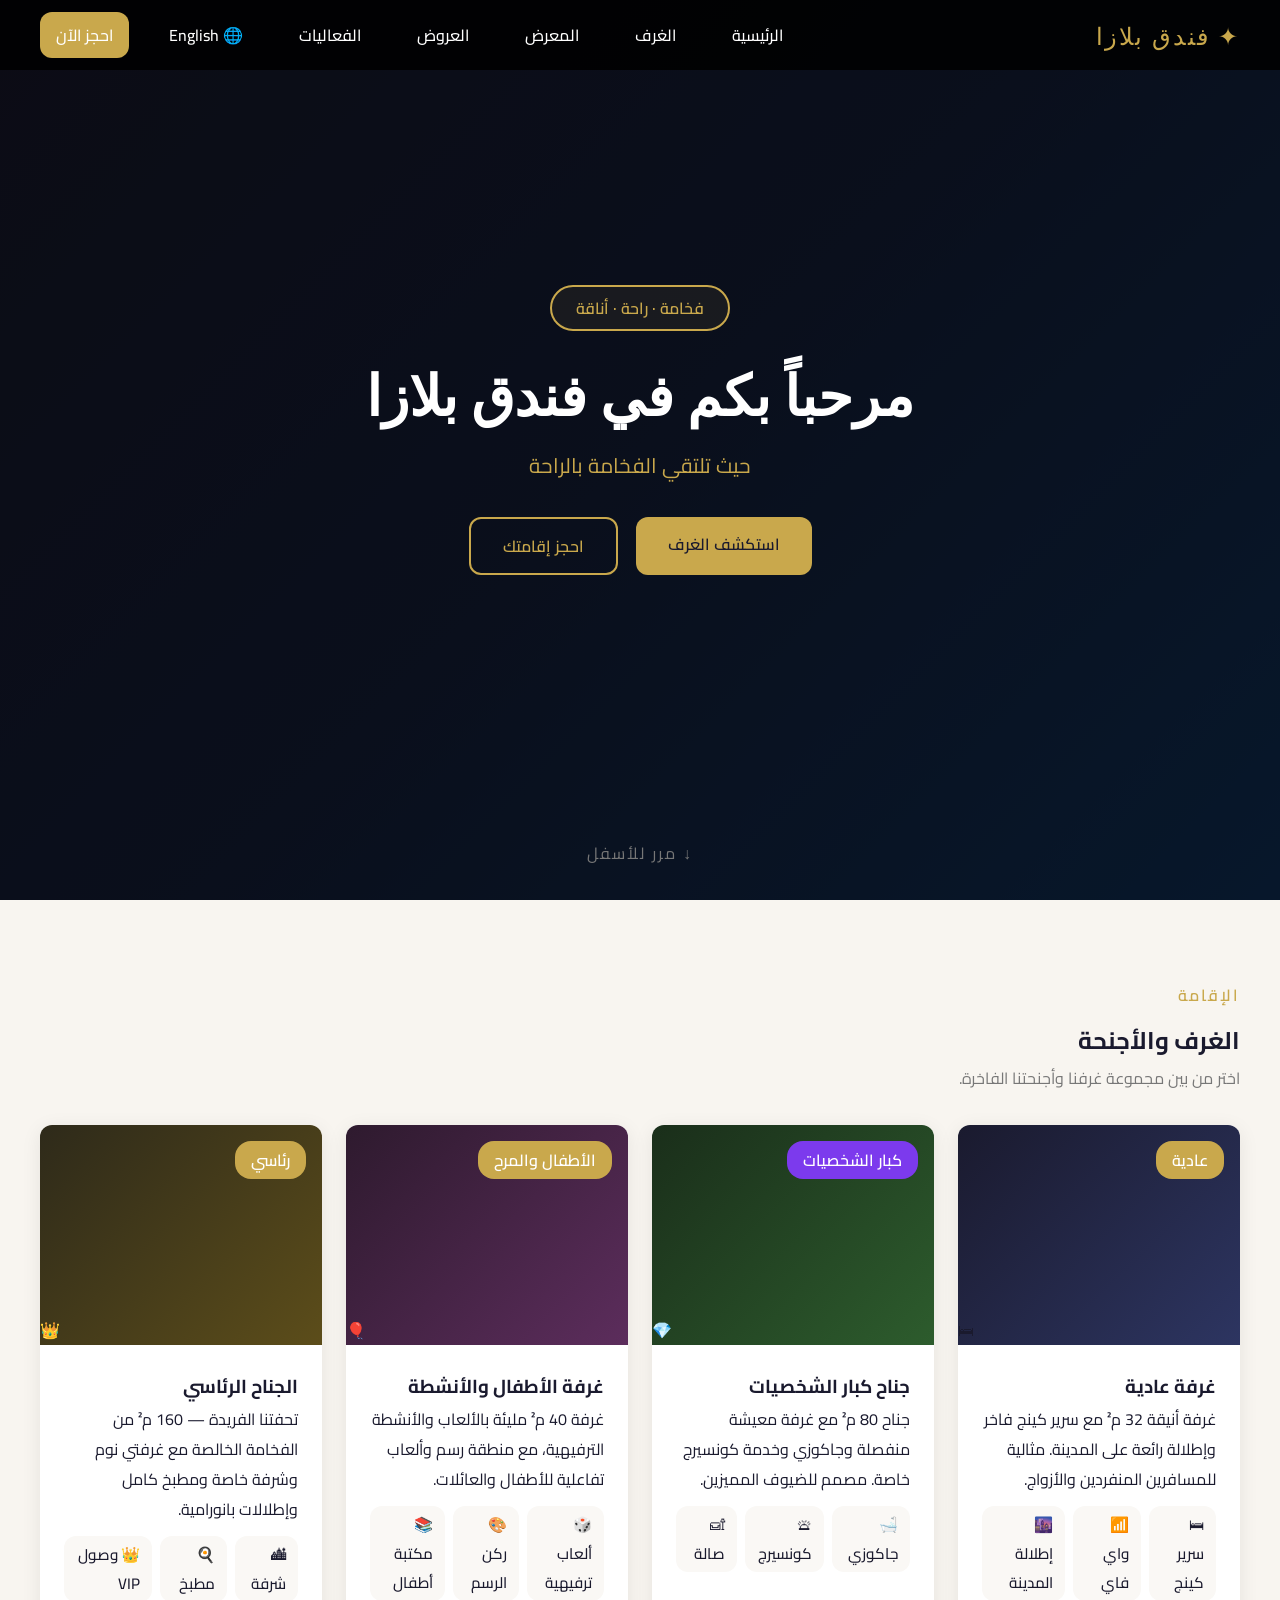
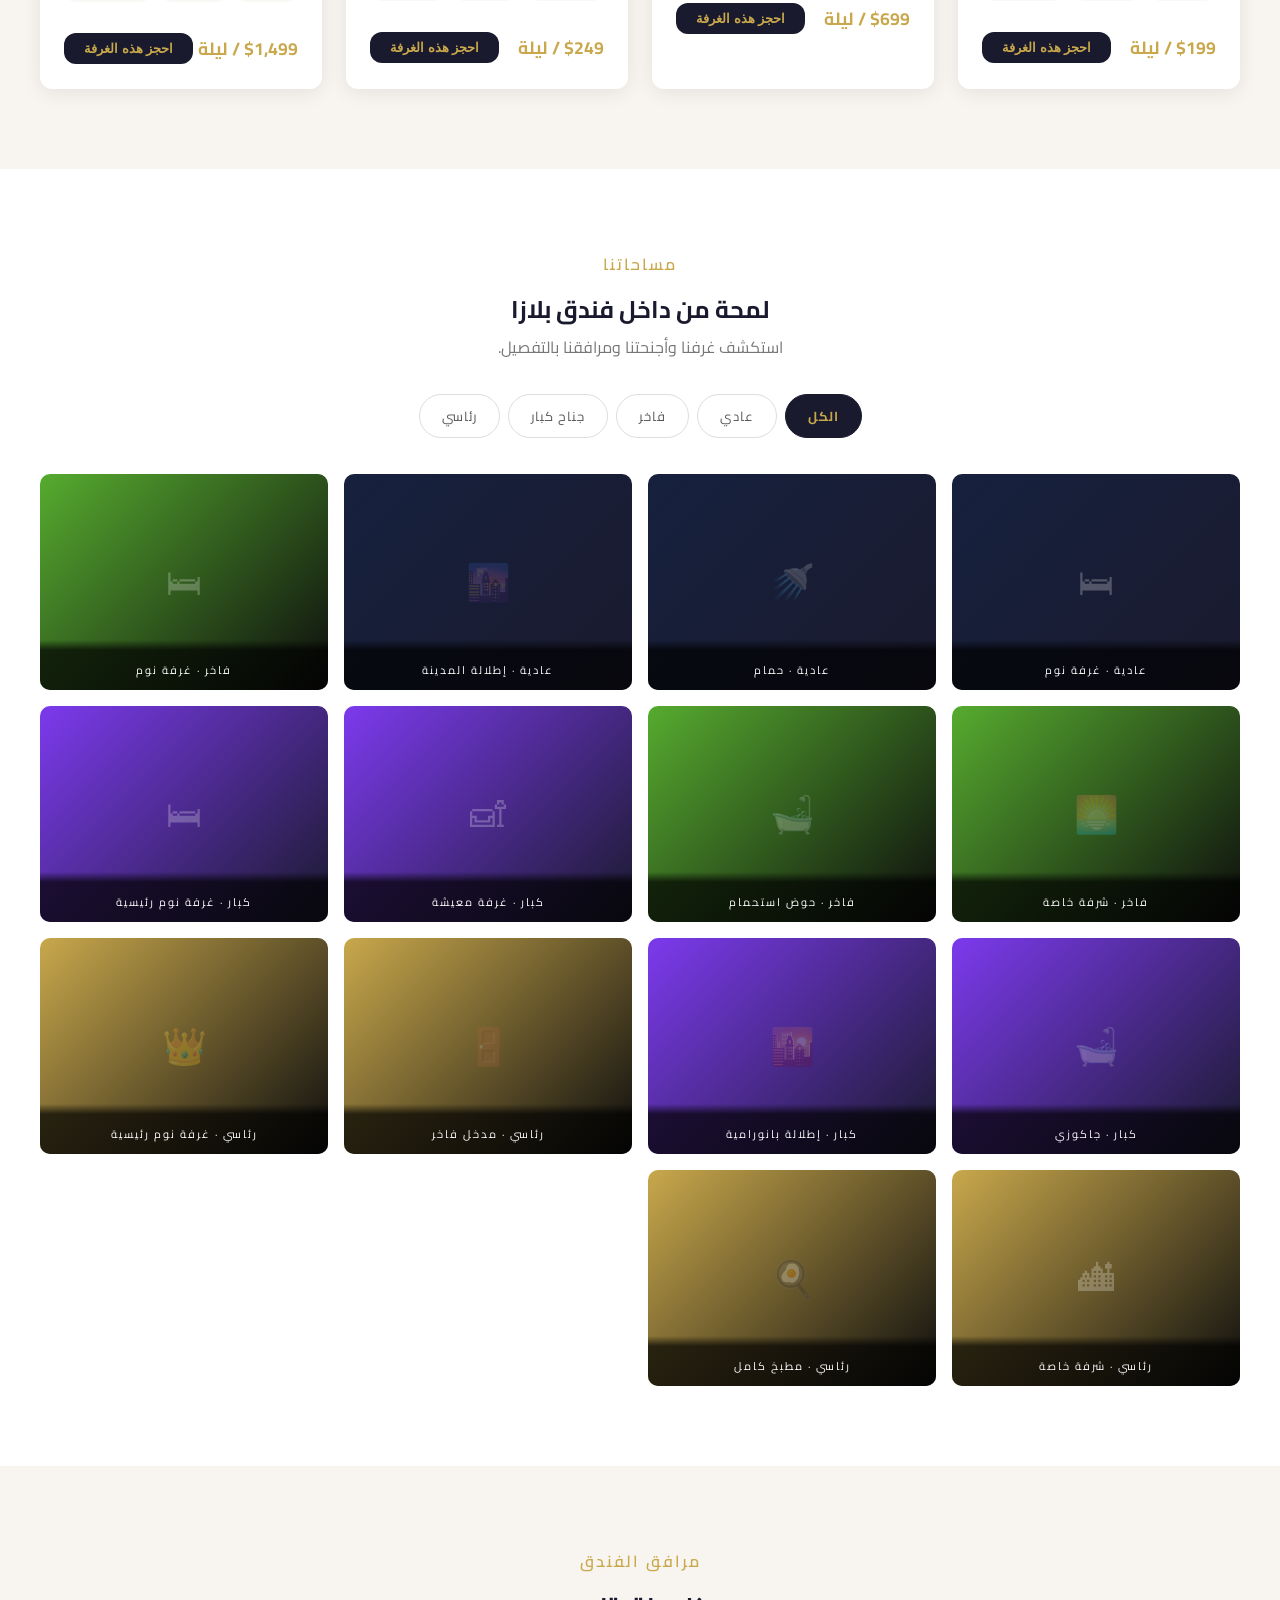
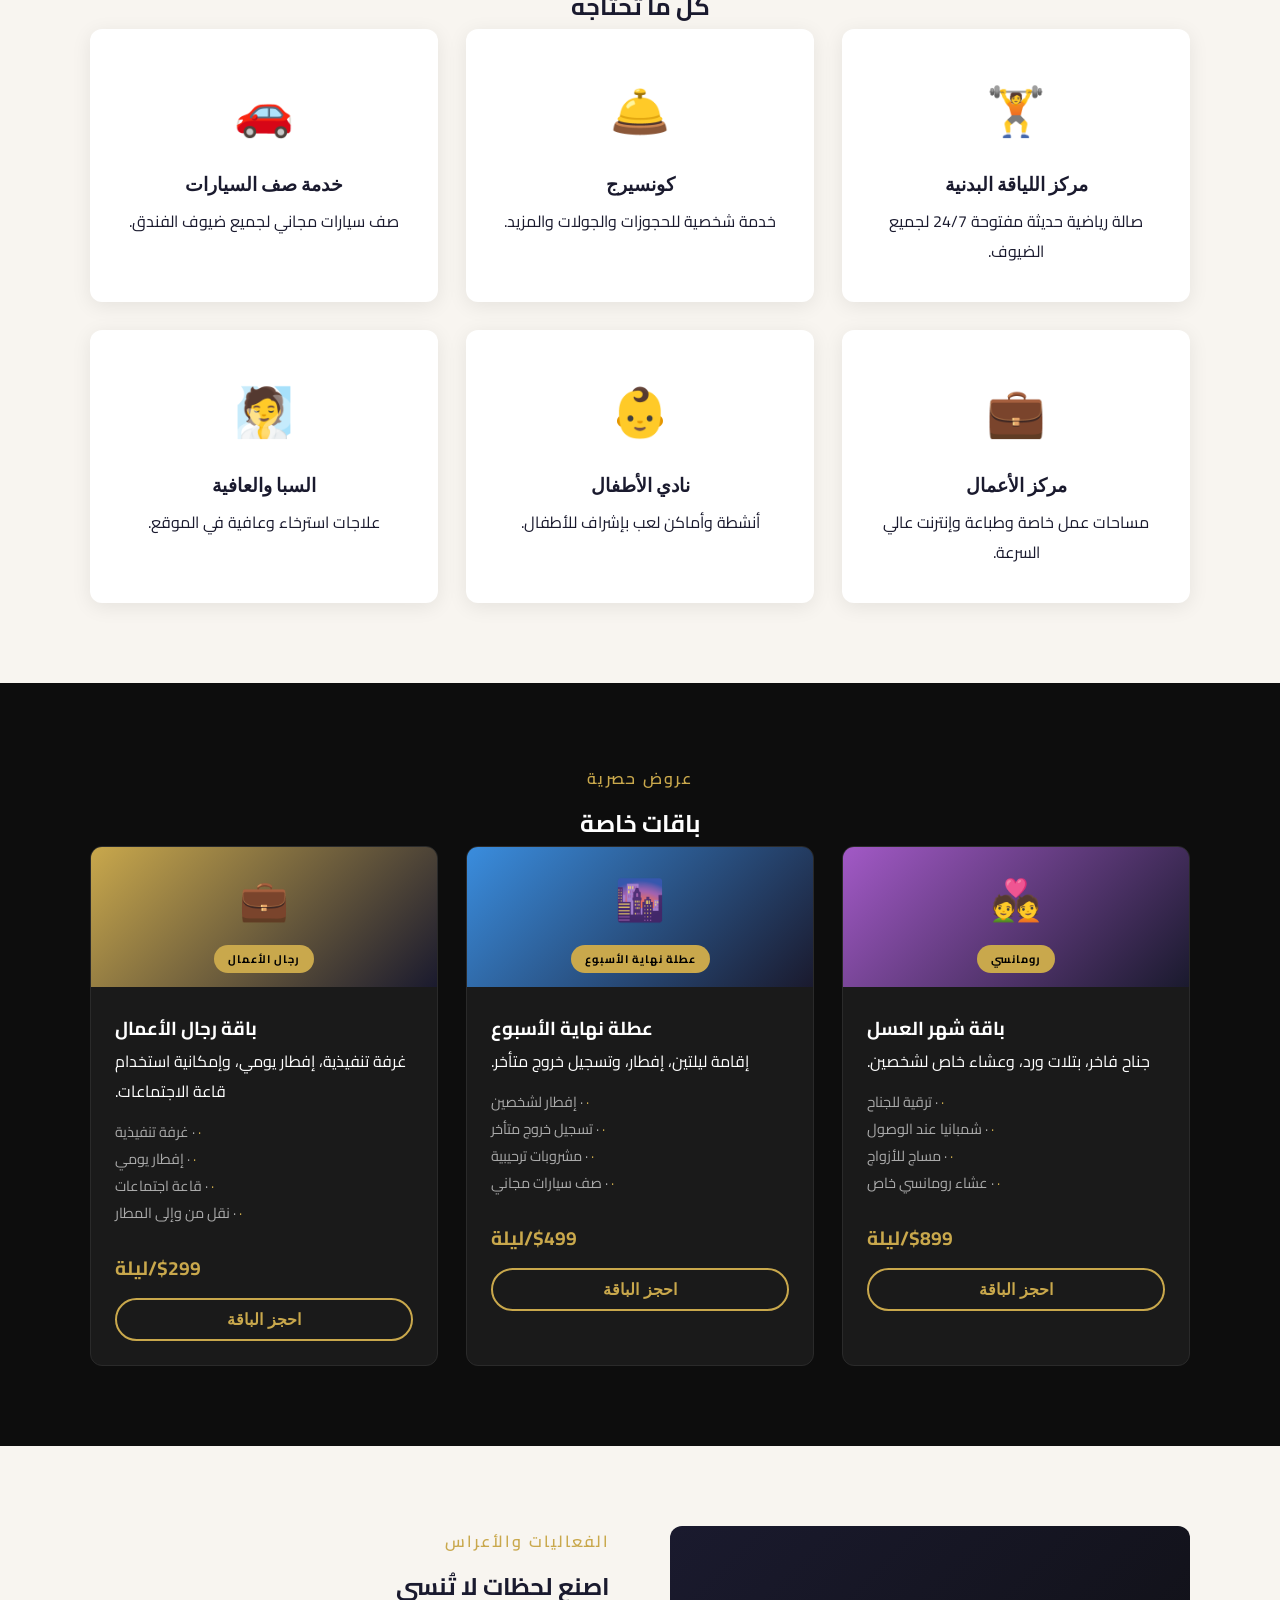
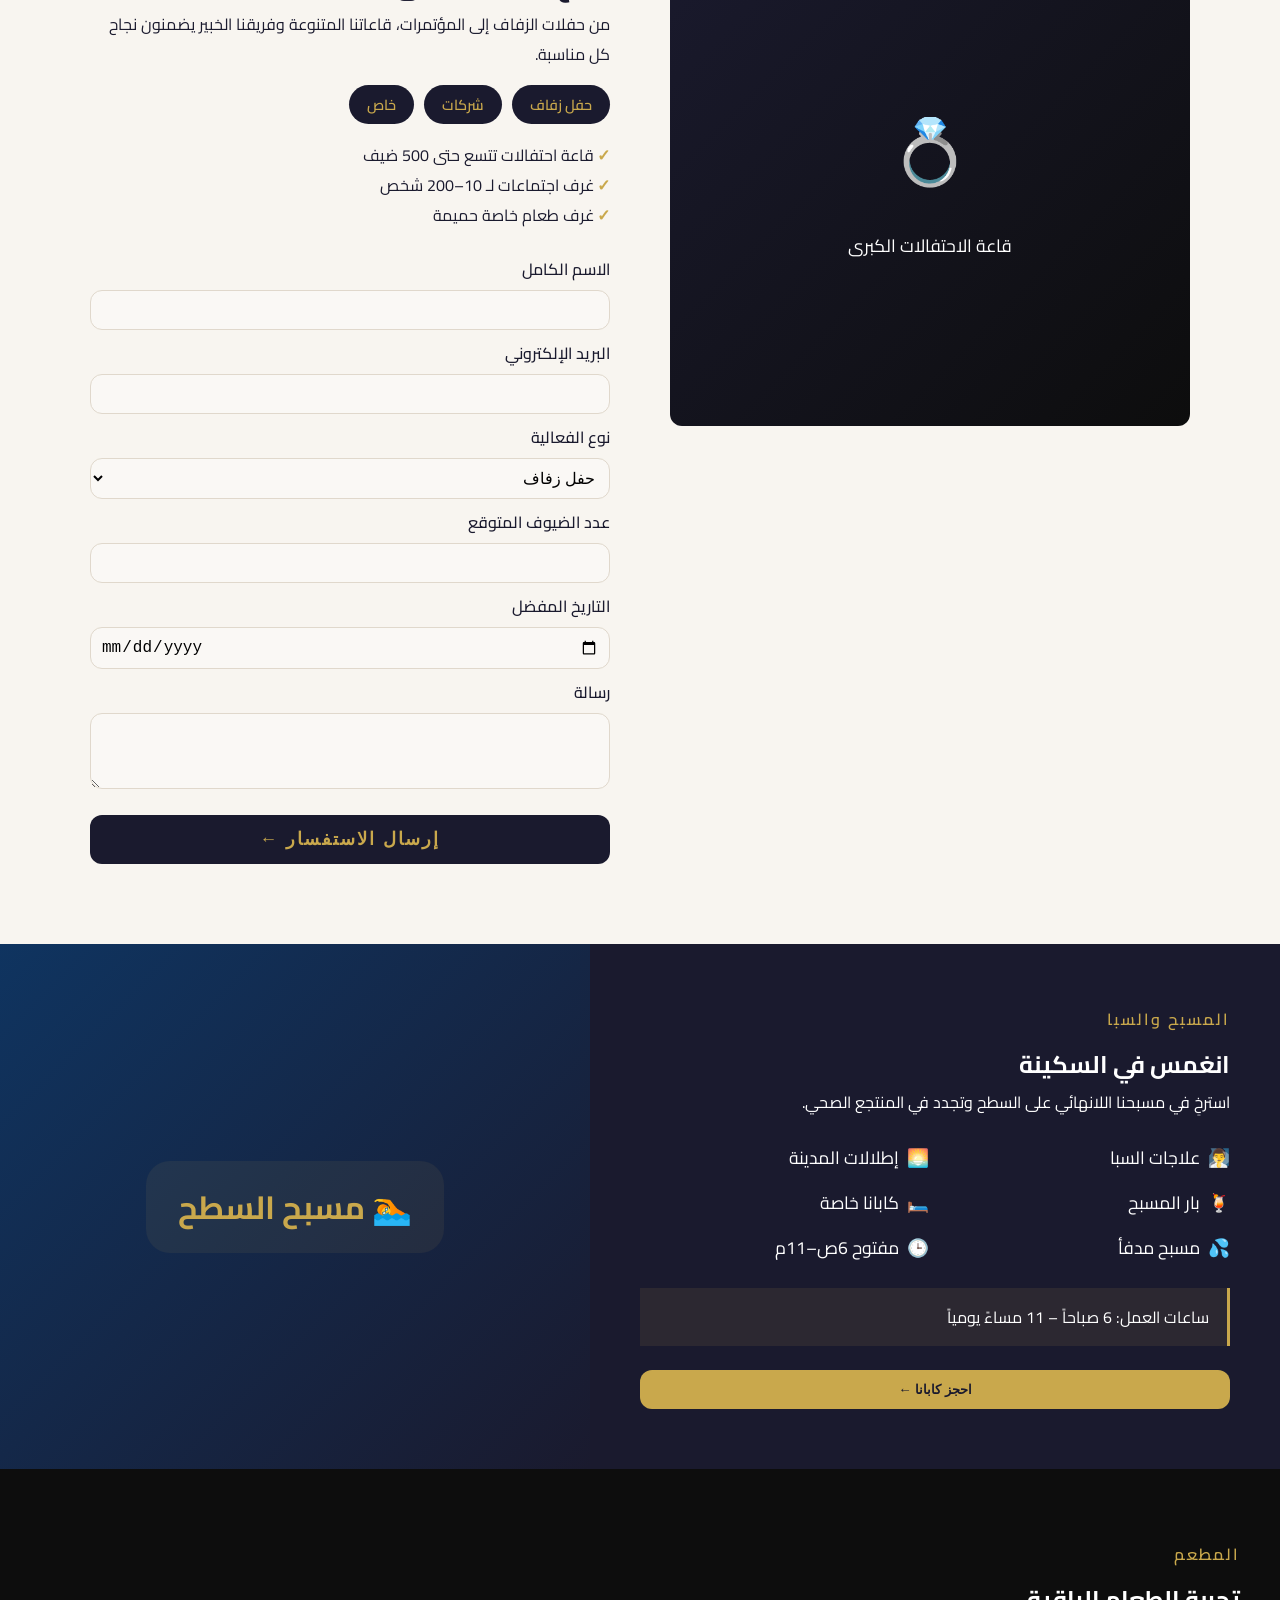
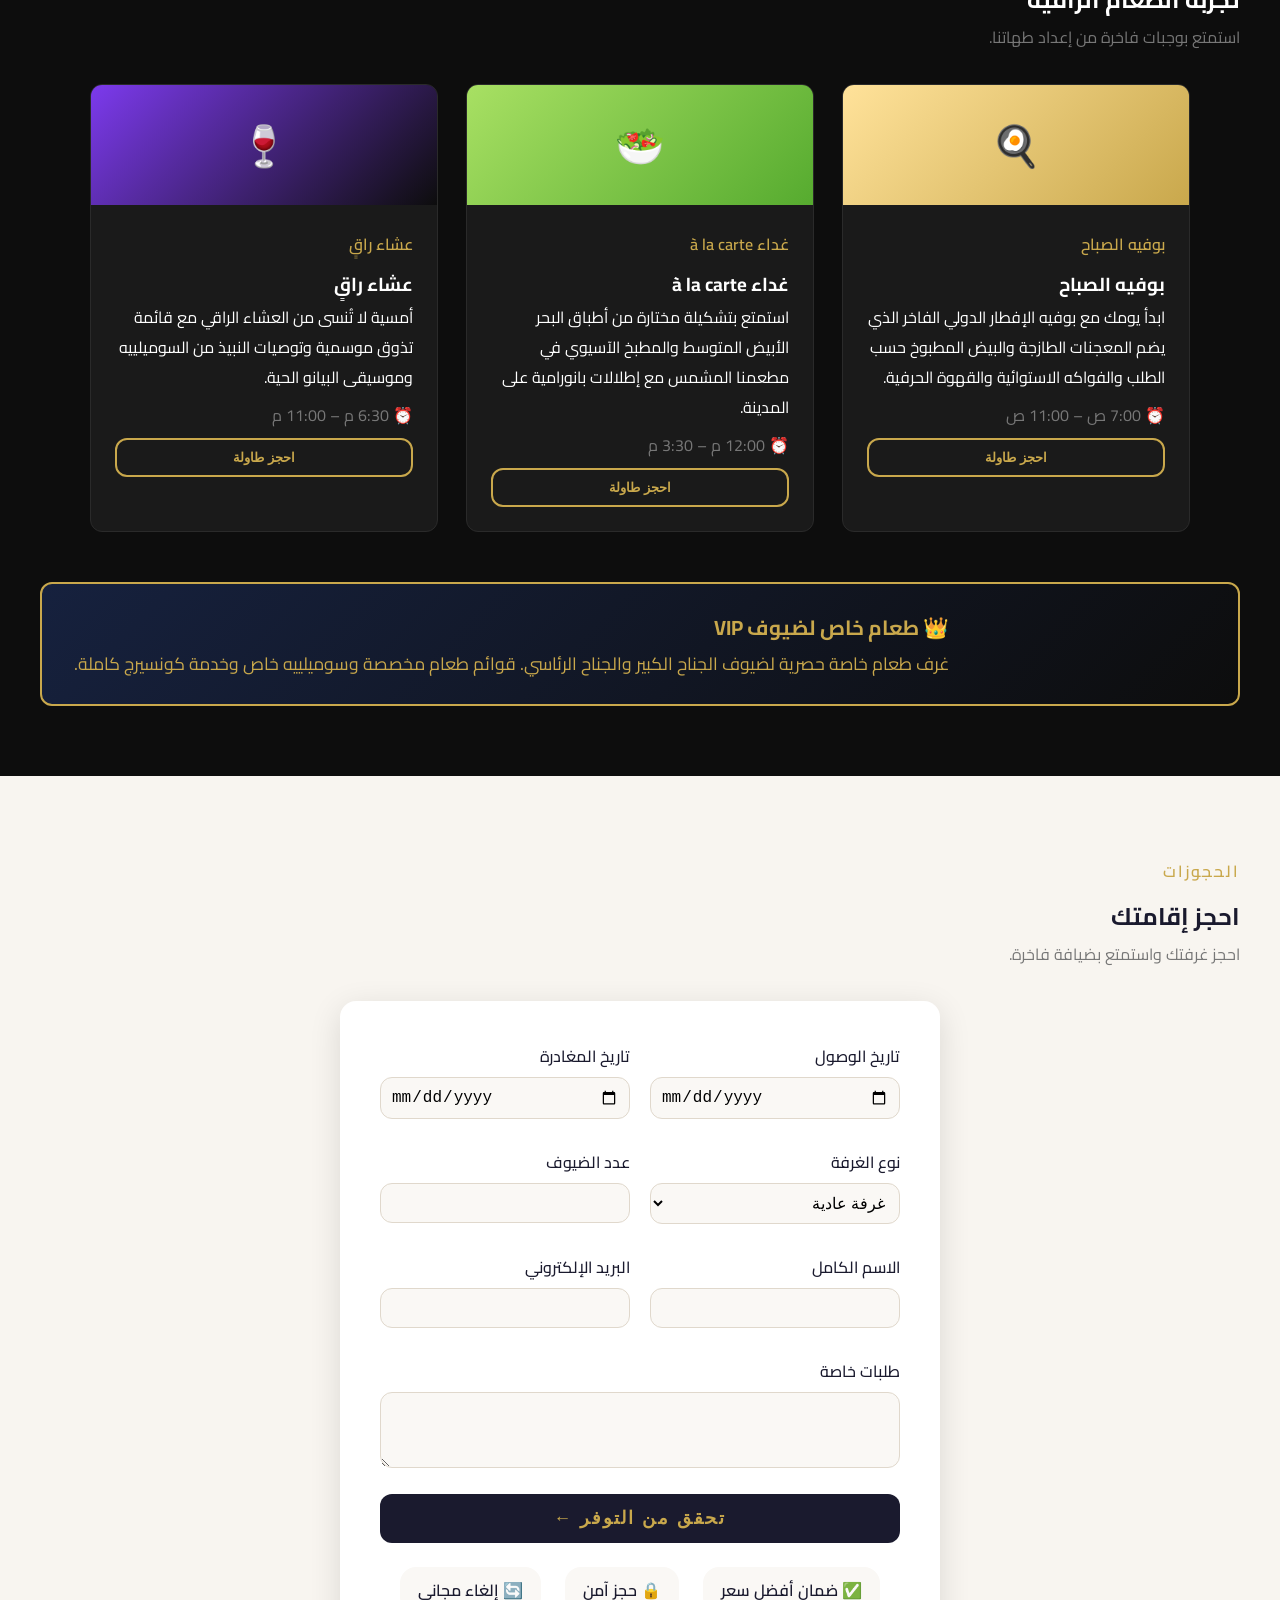
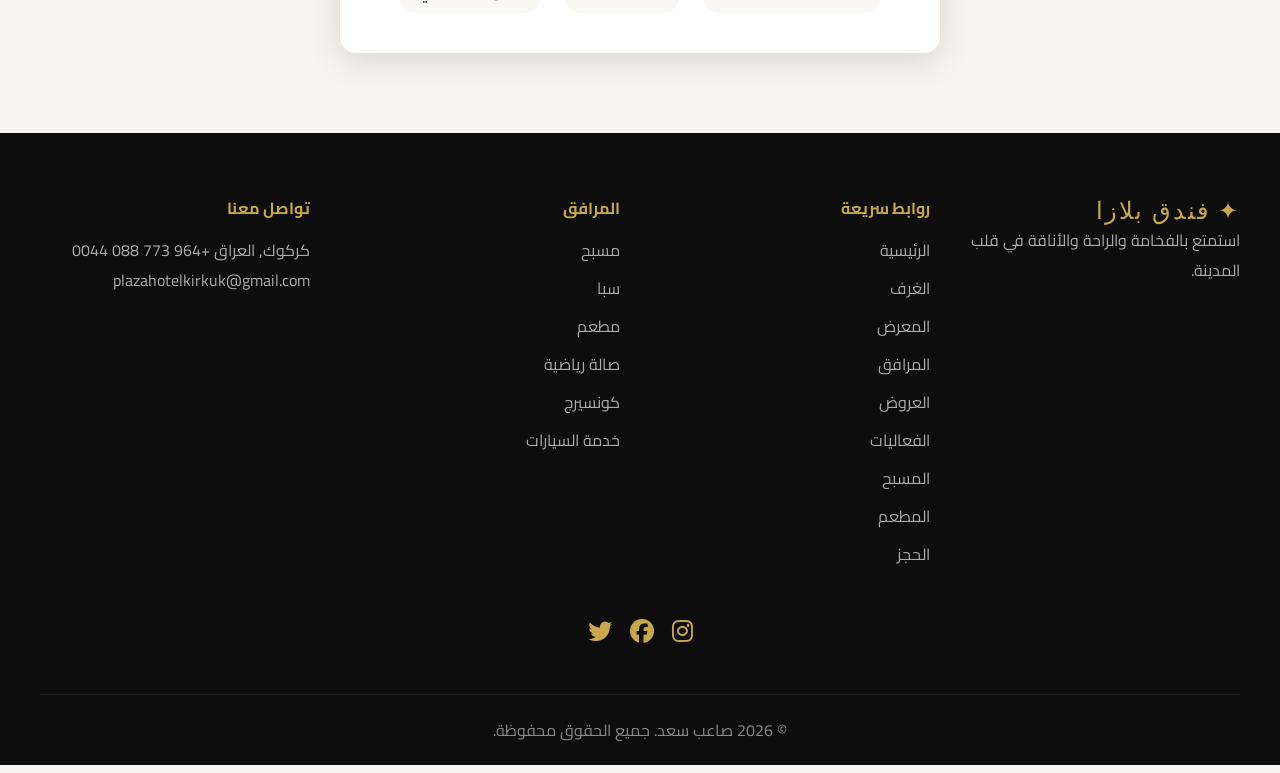
==== commit 54d84c75: "Update index.html" ====
--- a/ar/index.html
+++ b/ar/index.html
@@ -15,7 +15,6 @@
     .lb-prev { left: auto; right: 0; }
     .lb-next { right: auto; left: 0; }
     .vip-banner { flex-direction: row-reverse; }
-    .nav-links { flex-direction: row-reverse; }
   </style>
 </head>
 <body>
